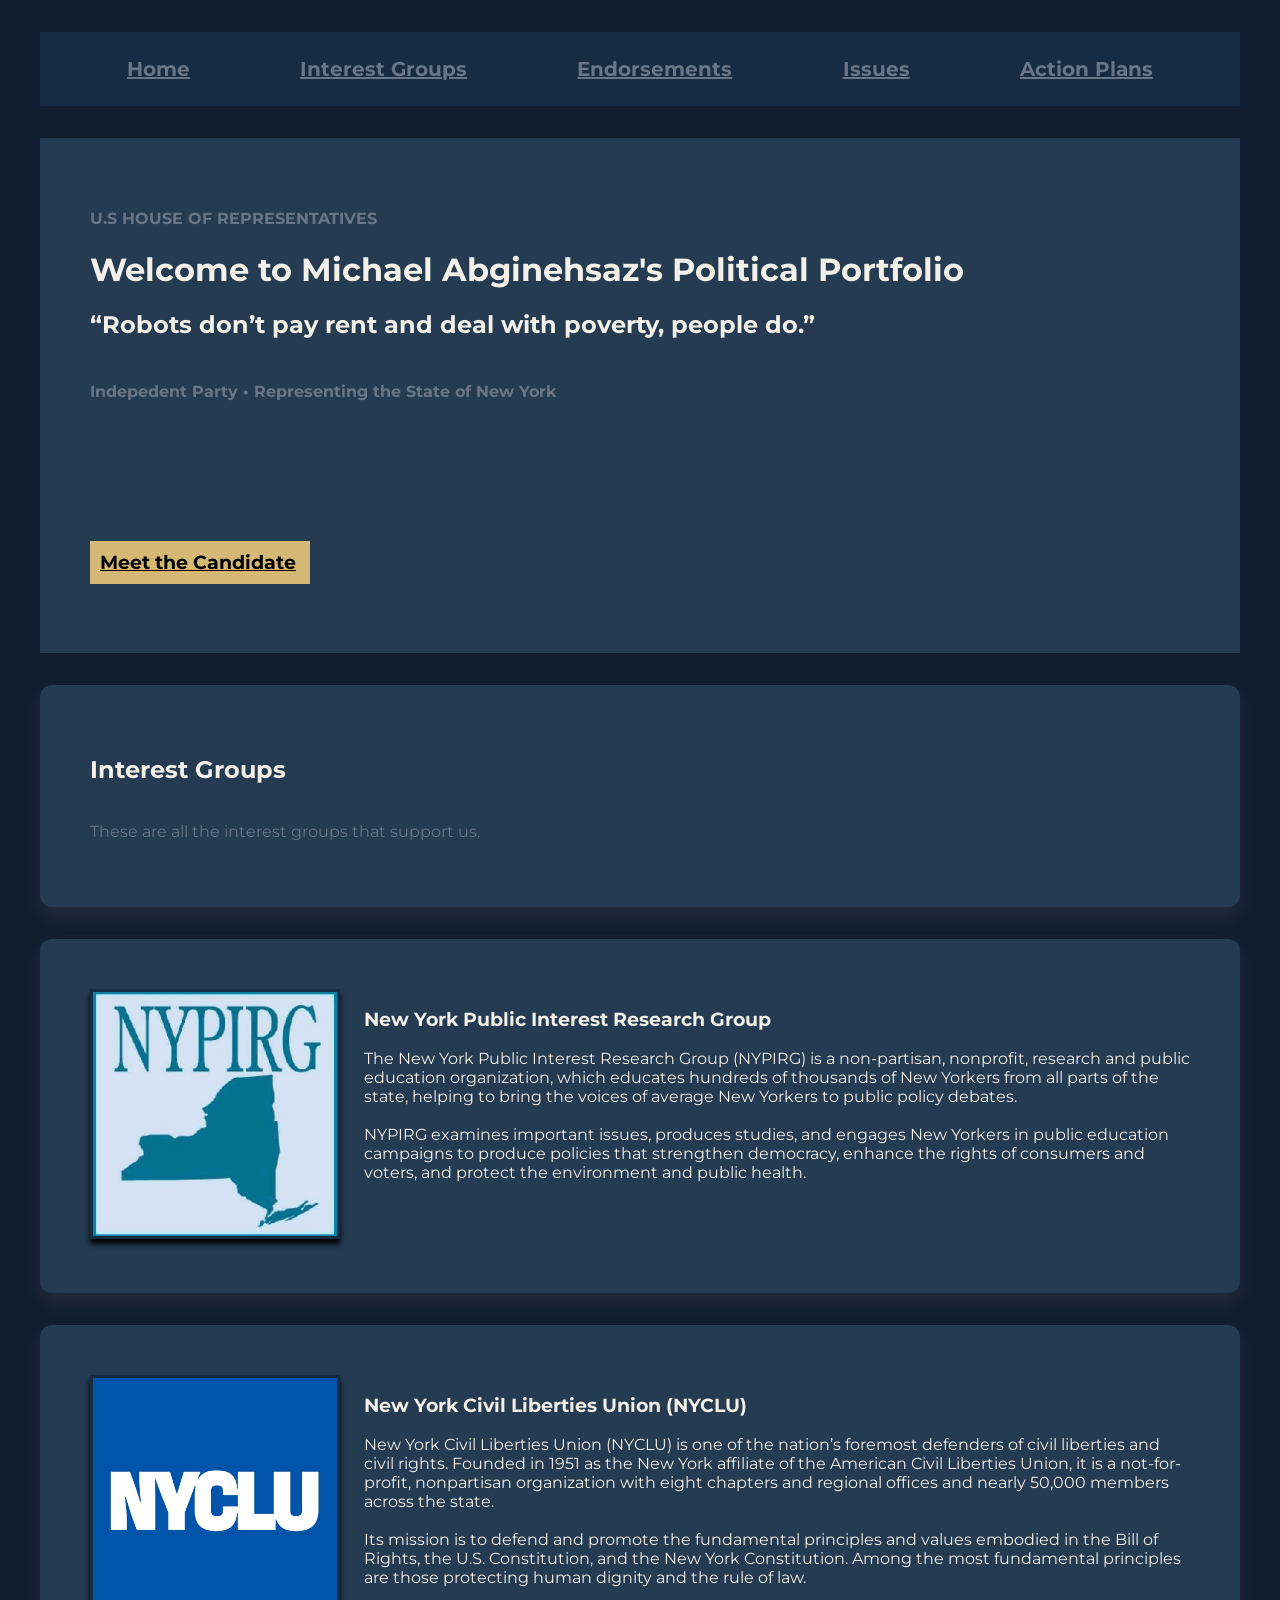
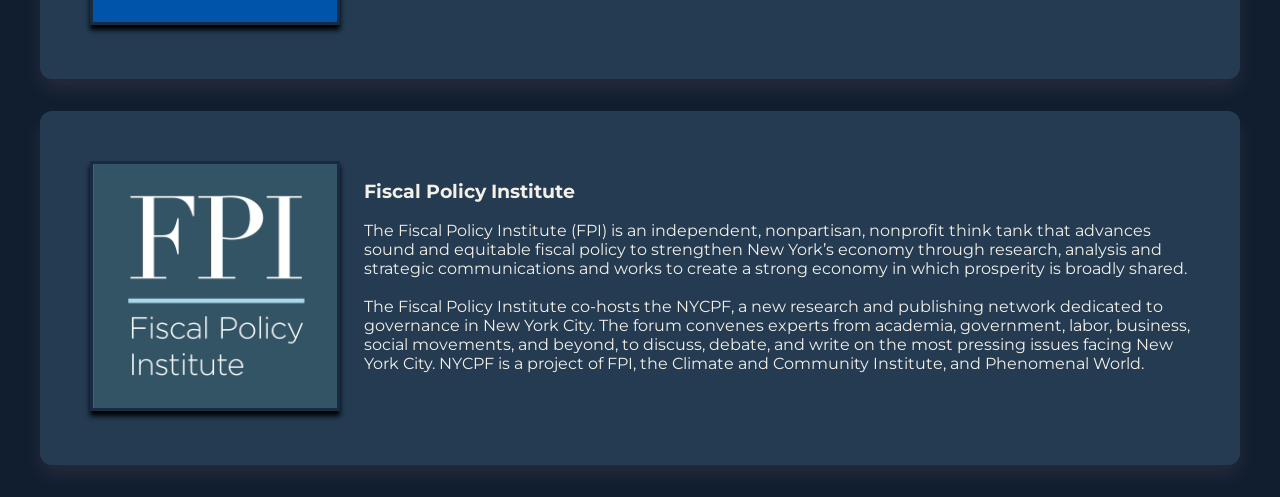
==== index.html @ 4ef8e8f7 "index" ====
<!DOCTYPE html>
<html lang="en">
<head>
    <meta charset="UTF-8">
    <meta name="viewport" content="width=device-width, initial-scale=1.0">
    <title>Congressional Election Project</title>
    <!-- main css stylesheet-->

<link rel="stylesheet" href="main.css" />
<!--fonts-->
  <link rel="preconnect" href="https://fonts.googleapis.com" />
  <link rel="preconnect" href="https://fonts.gstatic.com" crossorigin />
  <link href="https://fonts.googleapis.com/css2?family=Montserrat:wght@300;400;700&display=swap" rel="stylesheet"/>
</head>
<body>
     

 <header>
    <nav class="navbar">
      
    

        <div class="flexc"><a href="index.html">Home</a></div> 
        <div class="flexc"><a href="#interests">Interest Groups</a></div>
        <div class="flexc"><a href="endorsements.html">Endorsements</a></div>
        <div class="flexc"><a href="issues.html">Issues</a></div>
        <div class="flexc"><a href="actionplans.html">Action Plans</a></div>
      

      
    </nav>

 </header>


<div class="main">
      <h4>U.S HOUSE OF REPRESENTATIVES</h4>
        <h1>Welcome to Michael Abginehsaz's Political Portfolio</h1>
        <h2><b>“Robots don’t pay rent and deal with poverty, people do.”</b></h2>
  <hr>
  <h4>Indepedent Party • Representing the State of New York</h4>
  

      <div class="link">
          <h3 class="meet"><a href="aboutcandidate.html"> Meet the Candidate</a> </h3>

      
      </div>
      

</div>
    <!-- front porfolio div space 150px  --> 



    <section class="resource-card">
      <div class="project">

        <div class="reflection">
          <h2 id="interests">Interest Groups</h2>
          <hr>
          <p class="pp">
            These are all the interest groups that support us.
          </p>
        </div>
      </div>
    </section>
    <!--Interest groups ID 2nd on navbar-->

  <section class="resource-card">
      <div class="project">
        <a href="https://www.nypirg.org/">
        <img src="nypirg.gif" alt="nypirg" width="250" height="250">
        </a>

        <div class="reflection">
          <h3>New York Public Interest Research Group</h3>
          
          <p>
            The New York Public Interest Research Group (NYPIRG) is a non-partisan, nonprofit, research and public education organization, which educates hundreds of thousands of New Yorkers from all parts of the state, helping to bring the voices of average New Yorkers to public policy debates.
            <br>
            <br>

NYPIRG examines important issues, produces studies, and engages New Yorkers in public education campaigns  to produce policies that strengthen democracy, enhance the rights of consumers and voters, and protect the environment and public health.
          </p>
         
        </div>  
      </div>
    </section>

<!--Interest Group #2-->

  
    <section class="resource-card">
      <div class="project">
        <a href="https://www.nyclu.org/">
        <img src="nyclu.jpg" alt="nyclu" width="250" height="250">
        </a>

        <div class="reflection">
          <h3> New York Civil Liberties Union (NYCLU) </h3>
          
          <p>
             New York Civil Liberties Union (NYCLU) is one of the nation’s foremost defenders of civil liberties and civil rights. Founded in 1951 as the New York affiliate of the American Civil Liberties Union, it is a not-for-profit, nonpartisan organization with eight chapters and regional offices and nearly 50,000 members across the state.
            <br>
            <br>
Its mission is to defend and promote the fundamental principles and values embodied in the Bill of Rights, the U.S. Constitution, and the New York Constitution. Among the most fundamental principles are those protecting human dignity and the rule of law.

          </p>
         
        </div>  
      </div>
    </section>

<!--Interest Group #3-->

  <section class="resource-card">
      <div class="project">
        <a href="https://fiscalpolicy.org/">
        <img src="fpilogo.jpg" alt="FPI Logo" width="250" height="250">
        </a>

        <div class="reflection">
          <h3> Fiscal Policy Institute
 </h3>
          
          <p>
             The Fiscal Policy Institute (FPI) is an independent, nonpartisan, nonprofit think tank that advances sound and equitable fiscal policy to strengthen New York’s economy through research, analysis and strategic communications and works to create a strong economy in which prosperity is broadly shared.

<br>
            <br>

The Fiscal Policy Institute co-hosts the NYCPF, a new research and publishing network dedicated to governance in New York City. The forum convenes experts from academia, government, labor, business, social movements, and beyond, to discuss, debate, and write on the most pressing issues facing New York City. NYCPF is a project of FPI, the Climate and Community Institute, and Phenomenal World.


          </p>
         
        </div>  
      </div>
    </section>
  


  
</body>
</html>
---- main.css ----
*{
        box-sizing:border-box;
        scroll-behavior:smooth;
}
 @keyframes slideDown{
        from{transform:translateY(-100%); opacity:0;}
        to{transform:translateY(0); opacity:1;}
}
body {
  background-color: #101e30;
  font-family: 'Montserrat', Arial, sans-serif;
}

/* start of navbar and links in navbar */

.navbar {
  background-color: #172b43;
  padding: 1em 2em;
  display: flex;
  flex-direction: row;
  justify-content: space-around;
  margin-top: 2em;
  margin-right: 2em;
  margin-left: 2em;
  
}

.flexc {
  display: flex;
  flex-direction: row;
  justify-content: space-around;
  padding: 9px;
  font-family: 'Montserrat', Arial, sans-serif;
  text-decoration: none;
  font-weight: bold;
  font-size: 20px;
 }

.flexc {
  background-color: #172B43;
  transition: 0.5s;
}


.flexc:hover::before{
        left:100%;
  
}

.flexc:hover{
        transform:translateY(-10px) scale(1.02);
        box-shadow:0 10px 25px rgba(0,0,0,0.2);
   
}

div.flexc:hover {
  background-color: #d6b875;
  color: #efece1;
}

.flexc a {
   color: #687687;
   
}

.flexc a:hover {
  color: black;
  
}
.flexc a:visited {
  color: #687687;
}

.flexc a:active {
  color: black;
}
/* navbar and links  */


/*link of about candidate start of code*/

.link {
  max-width: 220px;
  padding-top: 100px;
  
}
h3.meet {
    background-color: #d6b875;
    padding-bottom: 10px;
    padding-top: 10px;
    padding-left: 10px;
    padding-right: 10px
}
.link a:hover::before{
        left:100%;
}

.link a:hover {
    color: #435163;
    transform:translateY(-10px) scale(1.02);
    box-shadow:0px 10px 10px rgba(0,0,0,0.2);
   
}
.link a {
  color: black;
}

.link a:active {
  color: black;
}
/*link of about candidate end of code*/





.main {
  animation: fadeIn 1.2s ease;
  padding: 50px;
  justify-content: right;
  margin: 2em;
  background-color: rgb(36, 59, 82, 1);
  color: #f3f0e8
  
}

h4 {
  color: #687687
}

hr {
  border: none;
  height: 2px;
  background-color: d6b875
  
}

.resource-card::before{
        content:"";
        position:absolute;
        top:0;
        left:-100%;
        width:100%;
        height:100%;
        background:linear-gradient(120deg, transparent, rgba(181,126,220,0.2), transparent);
        transition:0.5s;
      }
.resource-card {
  background-color: rgb(36, 59, 82);
  margin: 2em ;
  padding: 50px;
  border-radius: 12px;
  box-shadow: 0 10px 20px rgb(255, 179, 179, 0.09);
  overflow:hidden;
  color: #f3f0e8
}



/* =========================
   BIO SECTION
========================= */
.bio {
  display: flex;
  flex-direction: column;
  align-items: center;
  text-align: center;
}




/*====== IMAGES OF INTEREST GROUPS TRANSITION XY==== */
img{
    
        border: 3px solid #172b43;
        transition:0.3s;
        box-shadow: 0px 5px 5px black;
       
      }

img::before{
        
        background:linear-gradient(120deg, transparent, rgb(186, 241, 242,0.2), transparent);
        transition:0.5s;
      }

      img:hover::before{
        left:100%;
      }

      img:hover{
        transform:translateY(-10px) scale(1.02);
        box-shadow:0 20px 25px rgba(0,0,0,0.2);
      }





.bio-text h1 {
  margin-bottom: 0.2em;
}

.bio-text h4 {
  margin-top: 0;
  font-weight: normal;
  color: #243b52;
}

/* =========================
   PROJECT LAYOUT
========================= */
.project {
  display: flex;
  gap: 1.5em;
  align-items: flex-start;
}
.pp {
  color: #687687
}
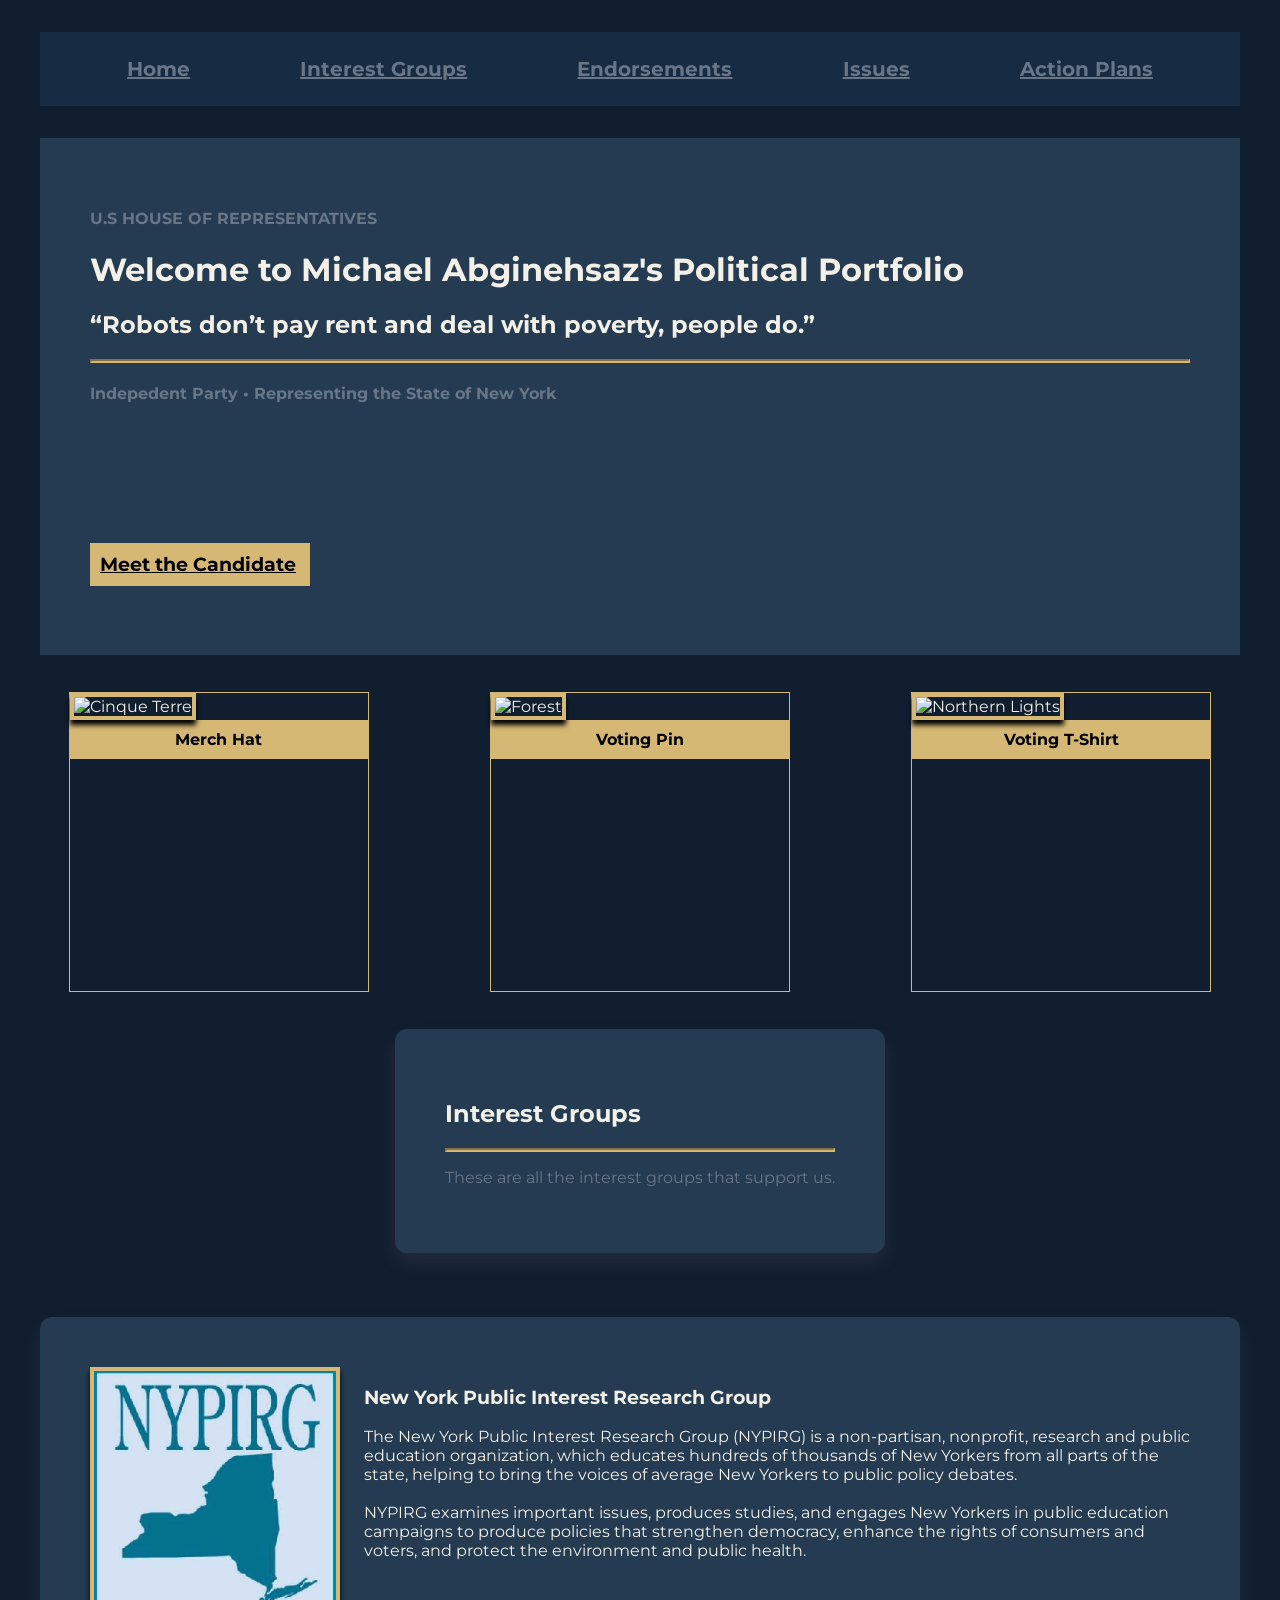
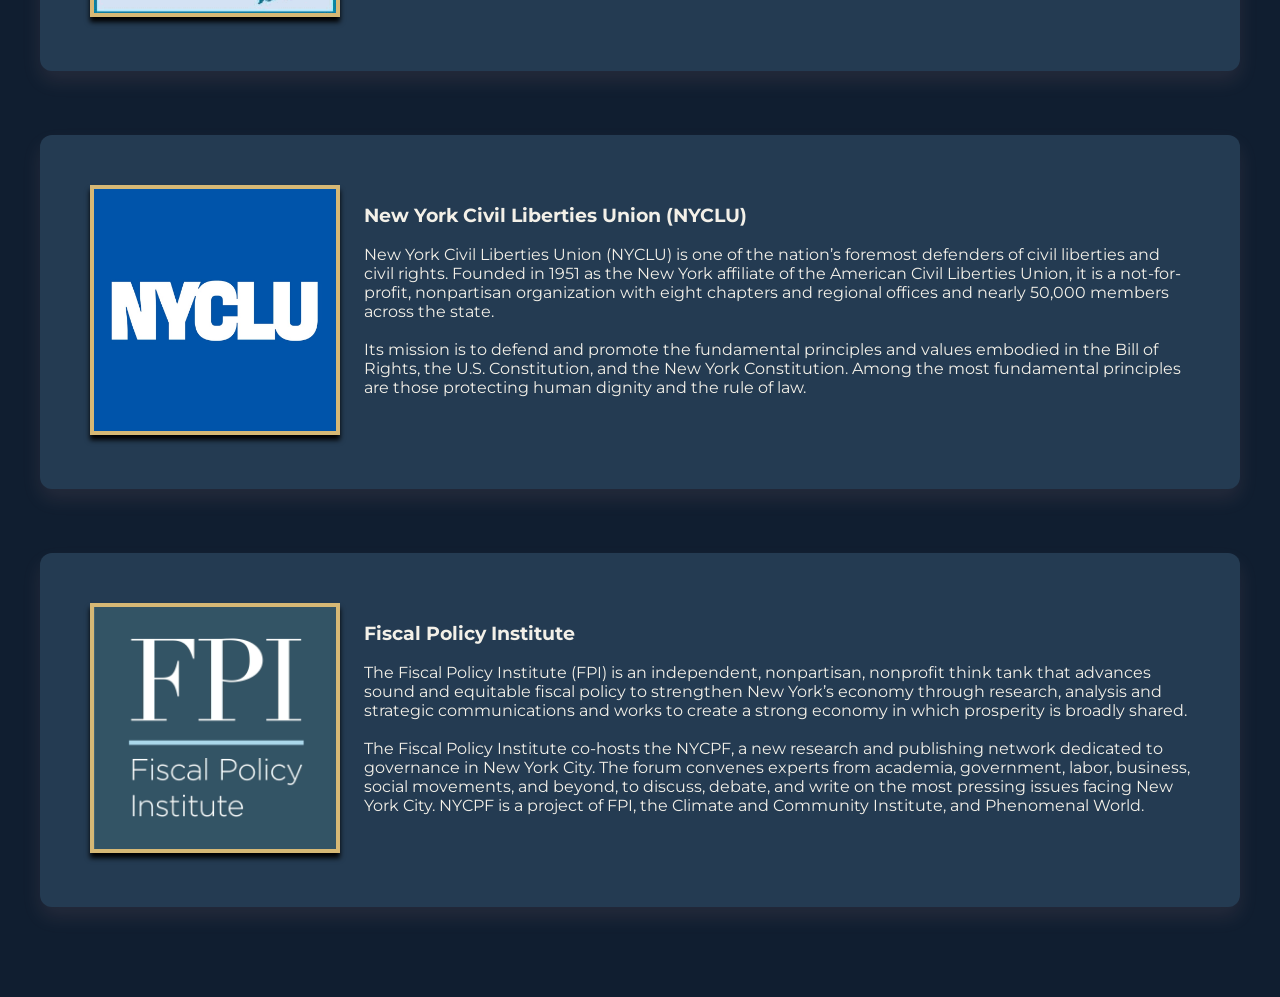
==== commit 8ddda0b9: "gallery" ====
--- a/index.html
+++ b/index.html
@@ -50,6 +50,34 @@
 
 </div>
     <!-- front porfolio div space 150px  --> 
+
+
+
+<div class="gallery">
+
+<div class="gallery-item">
+  
+    <img src="aihat.jpg" alt="Cinque Terre" width="700" height="500">
+  <div class="desc"><strong>Merch Hat</strong></div>
+</div>
+
+<div class="gallery-item">
+  
+    <img src="realpins.jpg" alt="Forest" width="700" height="500">
+  
+  <div class="desc"><strong>Voting Pin</strong></div>
+</div>
+
+  
+<div class="gallery-item">
+  
+    <img src="votepin.jpg" alt="Northern Lights" width="700" height="500">
+
+  <div class="desc"><strong>Voting T-Shirt</strong></div>
+  
+</div>
+
+
 
 
 
--- a/main.css
+++ b/main.css
@@ -10,6 +10,7 @@
 body {
   background-color: #101e30;
   font-family: 'Montserrat', Arial, sans-serif;
+  animation: gradientBG 12s ease infinite;
 }
 
 /* start of navbar and links in navbar */
@@ -130,11 +131,10 @@
 }
 
 hr {
-  border: none;
-  height: 2px;
-  background-color: d6b875
-  
-}
+  border: inset 2px #d6b875
+  
+}
+
 
 .resource-card::before{
         content:"";
@@ -174,7 +174,7 @@
 /*====== IMAGES OF INTEREST GROUPS TRANSITION XY==== */
 img{
     
-        border: 3px solid #172b43;
+        border: 4px solid #d6b875;
         transition:0.3s;
         box-shadow: 0px 5px 5px black;
        
@@ -196,7 +196,46 @@
       }
 
 
-
+/*===== GALLERY=====*/
+div.gallery {
+  display: flex;
+  flex-wrap: wrap;
+  justify-content: space-around;
+  padding-bottom: 50px
+
+}
+
+div.gallery-item {
+  margin: 5px;
+  border: 1px solid #d6b875;
+  width: 300px;
+  height: 300px
+  
+
+}
+
+div.gallery-item:hover {
+  border: 1px solid;
+}
+
+div.gallery-item img {
+  width: 100%;
+  height: auto;
+  color: #f3f0e8
+}
+
+div.gallery-item div.desc {
+  
+  padding: 10px;
+  text-align: center;
+  background-color: #d6b875;
+  padding-top: 10px;
+  padding-left: 10px;
+  padding-right: 10px
+  
+}
+
+/* end of GALLERY */
 
 
 .bio-text h1 {
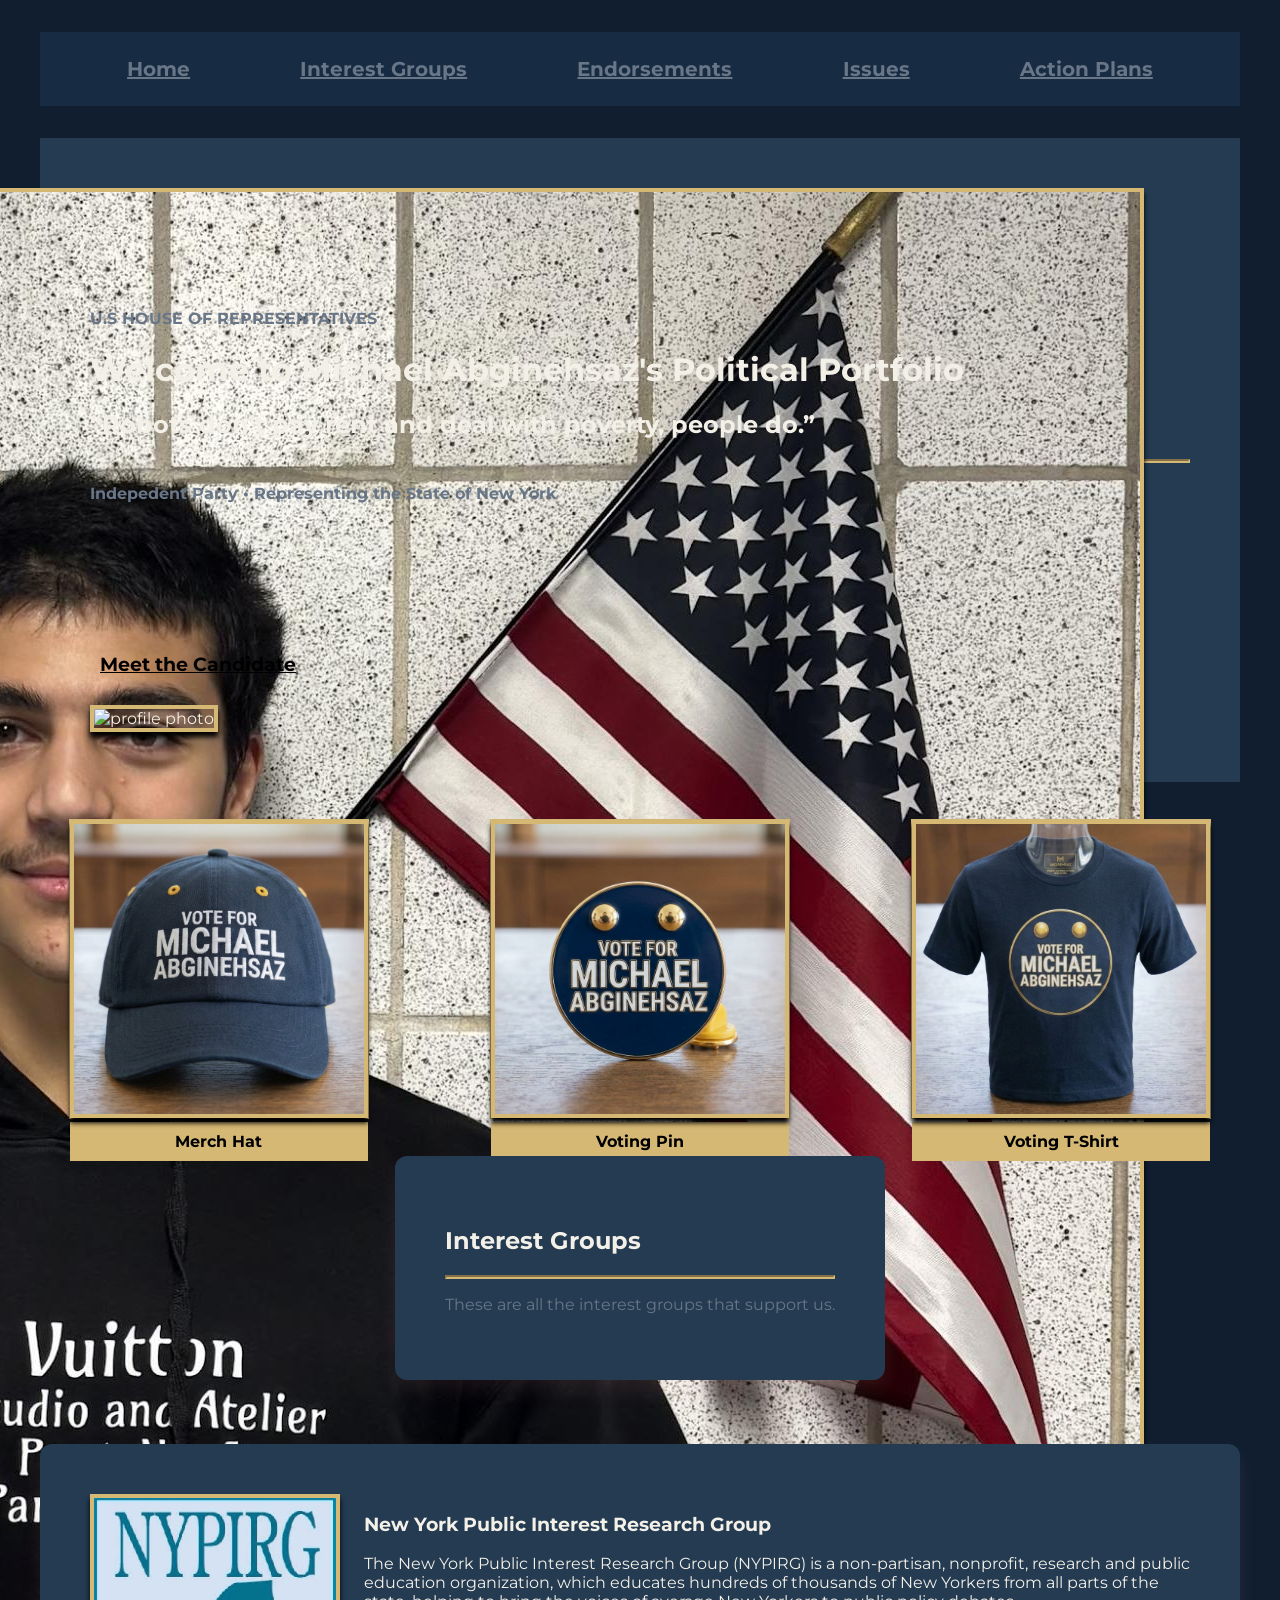
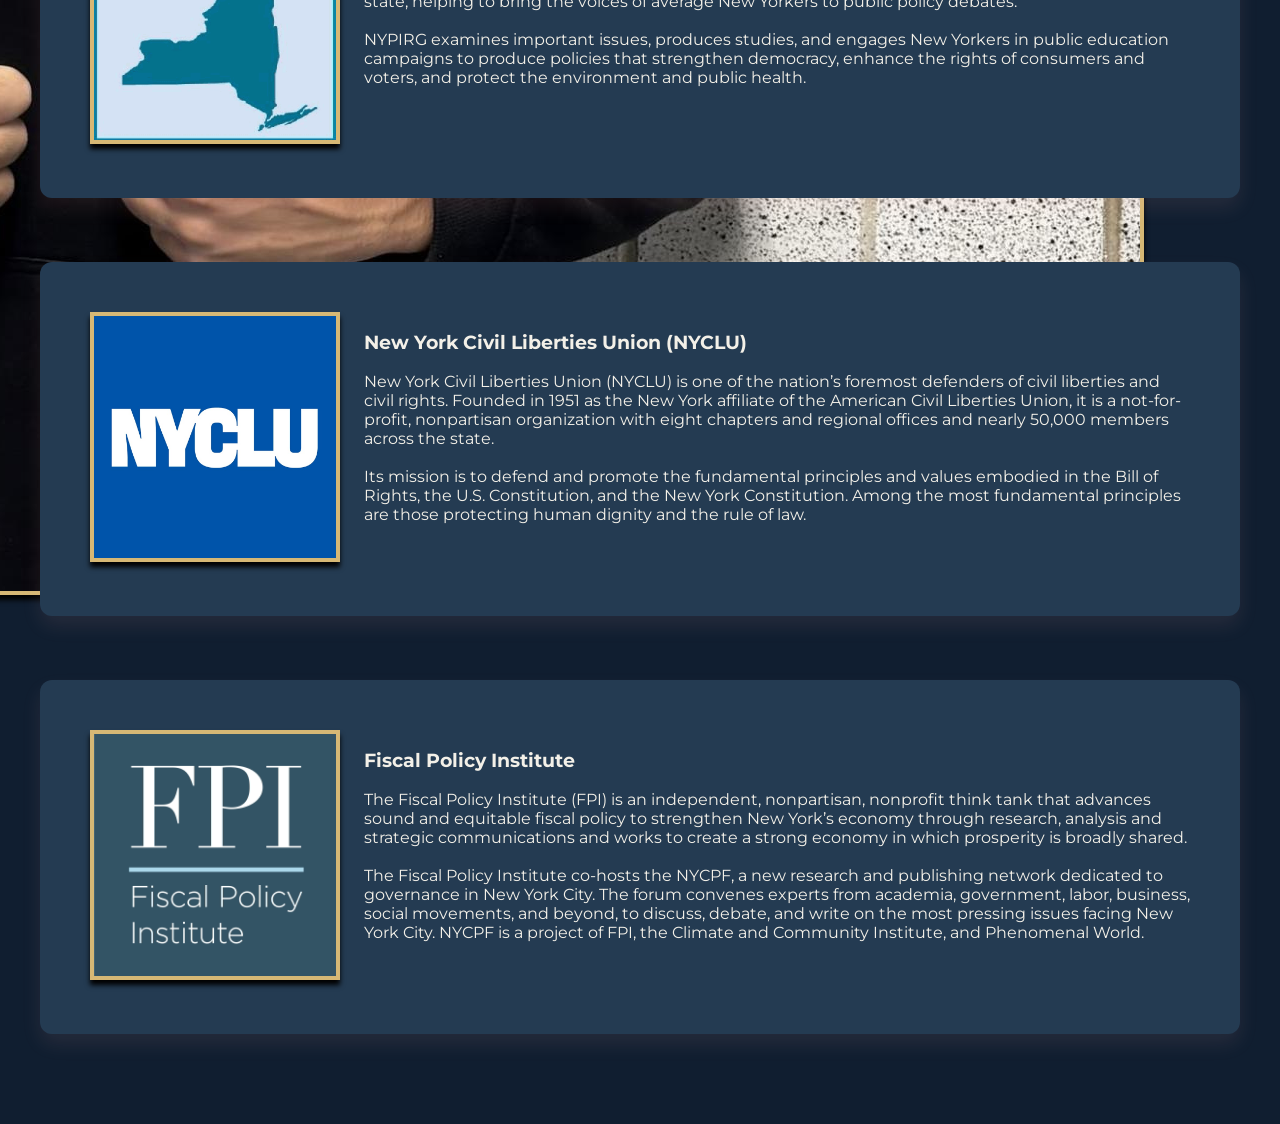
==== commit d6ead10e: "sss" ====
--- a/index.html
+++ b/index.html
@@ -34,6 +34,9 @@
 
 
 <div class="main">
+  <div class="bio">
+  <img src="bio.jpg" alt="bioimg">
+  </div>
       <h4>U.S HOUSE OF REPRESENTATIVES</h4>
         <h1>Welcome to Michael Abginehsaz's Political Portfolio</h1>
         <h2><b>“Robots don’t pay rent and deal with poverty, people do.”</b></h2>
@@ -46,7 +49,7 @@
 
       
       </div>
-      
+      <img src="" alt="profile photo">
 
 </div>
     <!-- front porfolio div space 150px  --> 
--- a/main.css
+++ b/main.css
@@ -166,6 +166,55 @@
   flex-direction: column;
   align-items: center;
   text-align: center;
+  height: 100px;
+  width: 100px;
+}
+.bio img {
+  transition: 0.8s;
+}
+
+.bio img:hover {
+     height: 110px;
+     width: 110px;
+}
+
+
+div.gallery {
+  display: flex;
+  flex-wrap: wrap;
+  justify-content: space-around;
+  padding-bottom: 50px;
+
+}
+
+div.gallery-item {
+  margin: 5px;
+  border: 1px solid #d6b875;
+  width: 300px;
+  height: 300px;
+  
+
+}
+
+div.gallery-item:hover {
+  border: 1px solid;
+}
+
+div.gallery-item img {
+  width: 100%;
+  height: auto;
+  color: #f3f0e8;
+}
+
+div.gallery-item div.desc {
+  
+  padding: 10px;
+  text-align: center;
+  background-color: #d6b875;
+  padding-top: 10px;
+  padding-left: 10px;
+  padding-right: 10px;
+  
 }
 
 
@@ -196,46 +245,6 @@
       }
 
 
-/*===== GALLERY=====*/
-div.gallery {
-  display: flex;
-  flex-wrap: wrap;
-  justify-content: space-around;
-  padding-bottom: 50px
-
-}
-
-div.gallery-item {
-  margin: 5px;
-  border: 1px solid #d6b875;
-  width: 300px;
-  height: 300px
-  
-
-}
-
-div.gallery-item:hover {
-  border: 1px solid;
-}
-
-div.gallery-item img {
-  width: 100%;
-  height: auto;
-  color: #f3f0e8
-}
-
-div.gallery-item div.desc {
-  
-  padding: 10px;
-  text-align: center;
-  background-color: #d6b875;
-  padding-top: 10px;
-  padding-left: 10px;
-  padding-right: 10px
-  
-}
-
-/* end of GALLERY */
 
 
 .bio-text h1 {
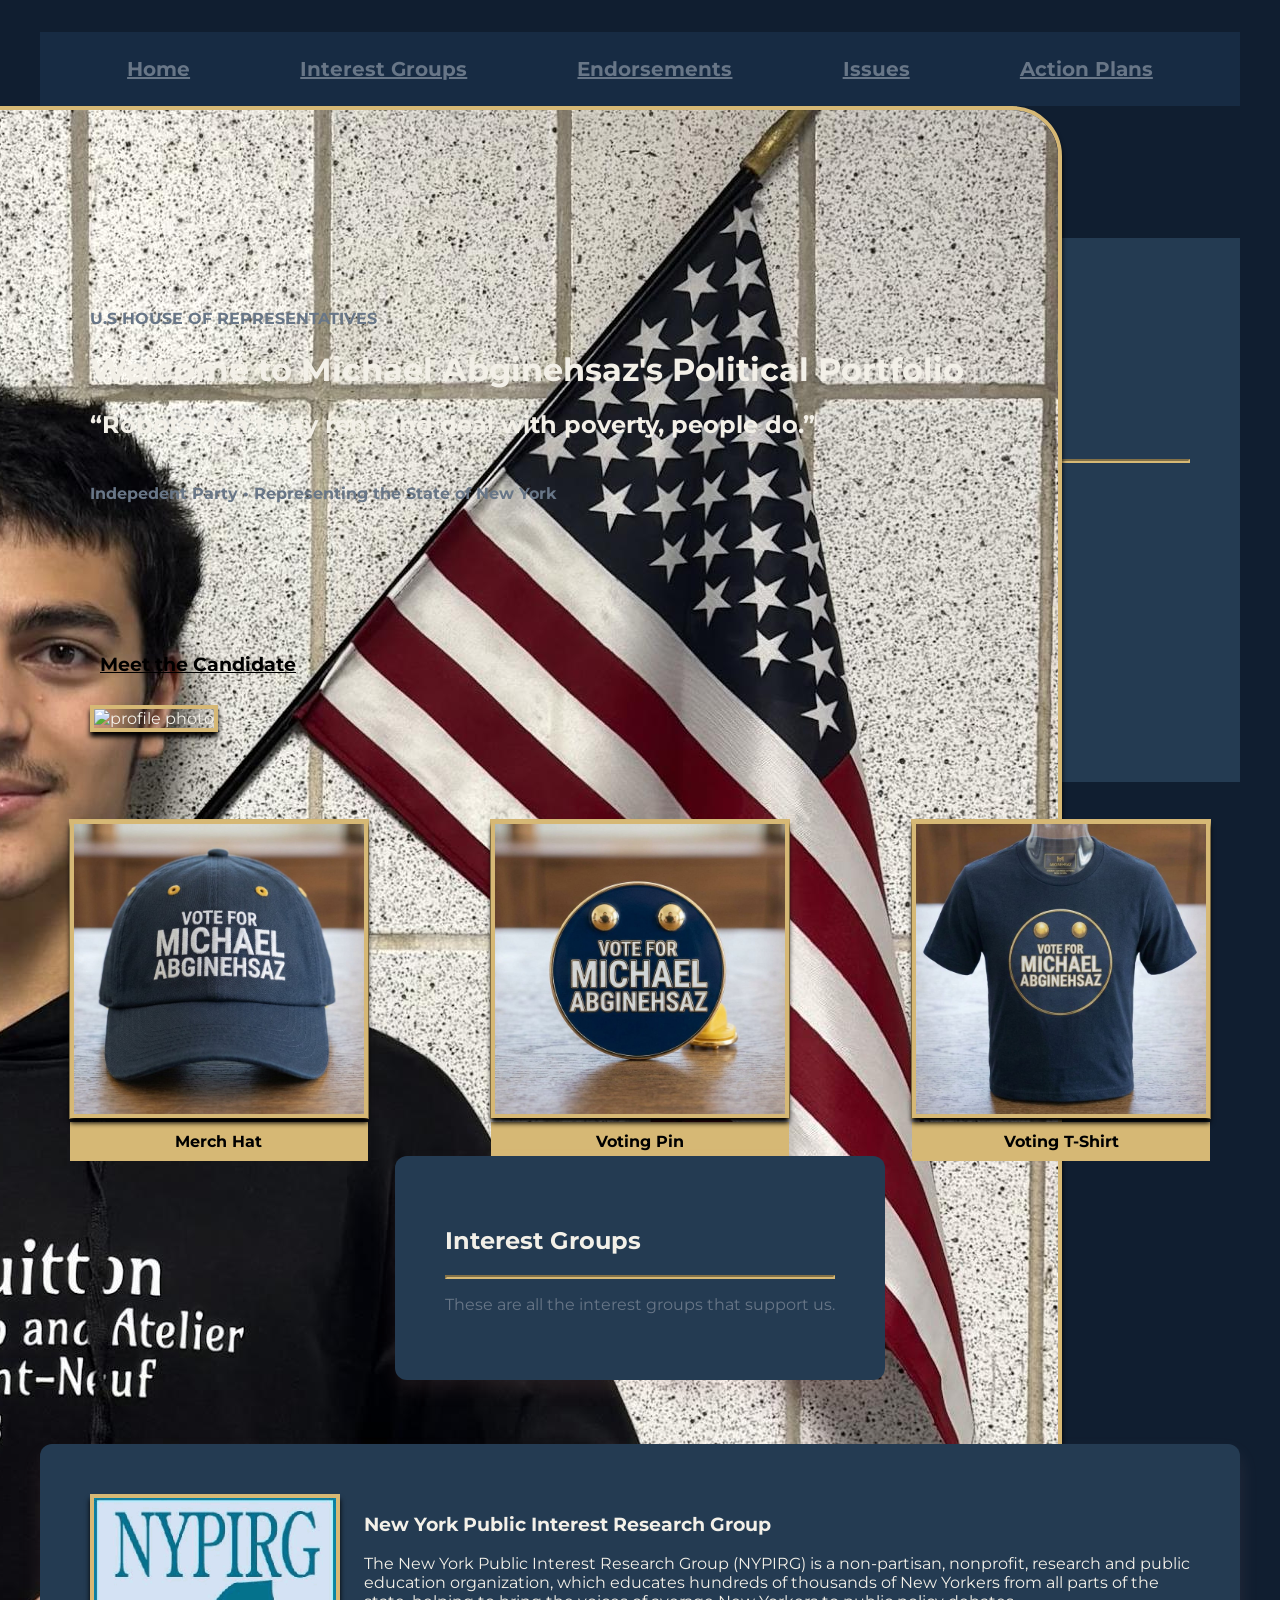
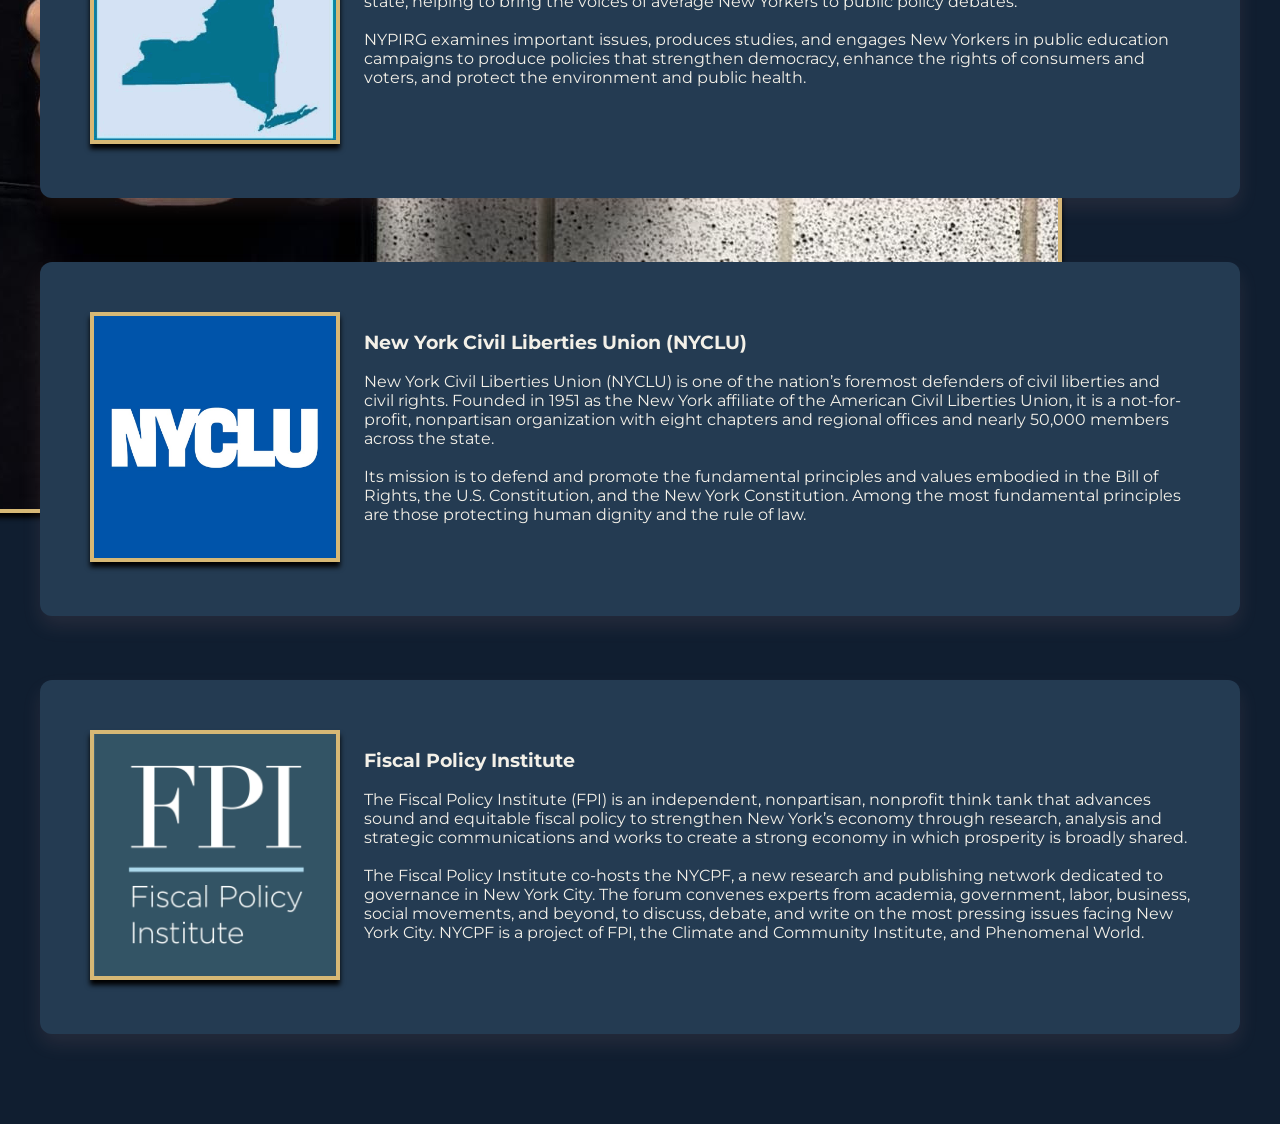
==== commit dc558a60: "e" ====
--- a/index.html
+++ b/index.html
@@ -31,12 +31,12 @@
     </nav>
 
  </header>
-
+<div class="bio">
+  <img src="bio.jpg" alt="bioimg">
+  </div>
 
 <div class="main">
-  <div class="bio">
-  <img src="bio.jpg" alt="bioimg">
-  </div>
+  
       <h4>U.S HOUSE OF REPRESENTATIVES</h4>
         <h1>Welcome to Michael Abginehsaz's Political Portfolio</h1>
         <h2><b>“Robots don’t pay rent and deal with poverty, people do.”</b></h2>
--- a/main.css
+++ b/main.css
@@ -171,6 +171,7 @@
 }
 .bio img {
   transition: 0.8s;
+  border-radius: 50px;
 }
 
 .bio img:hover {
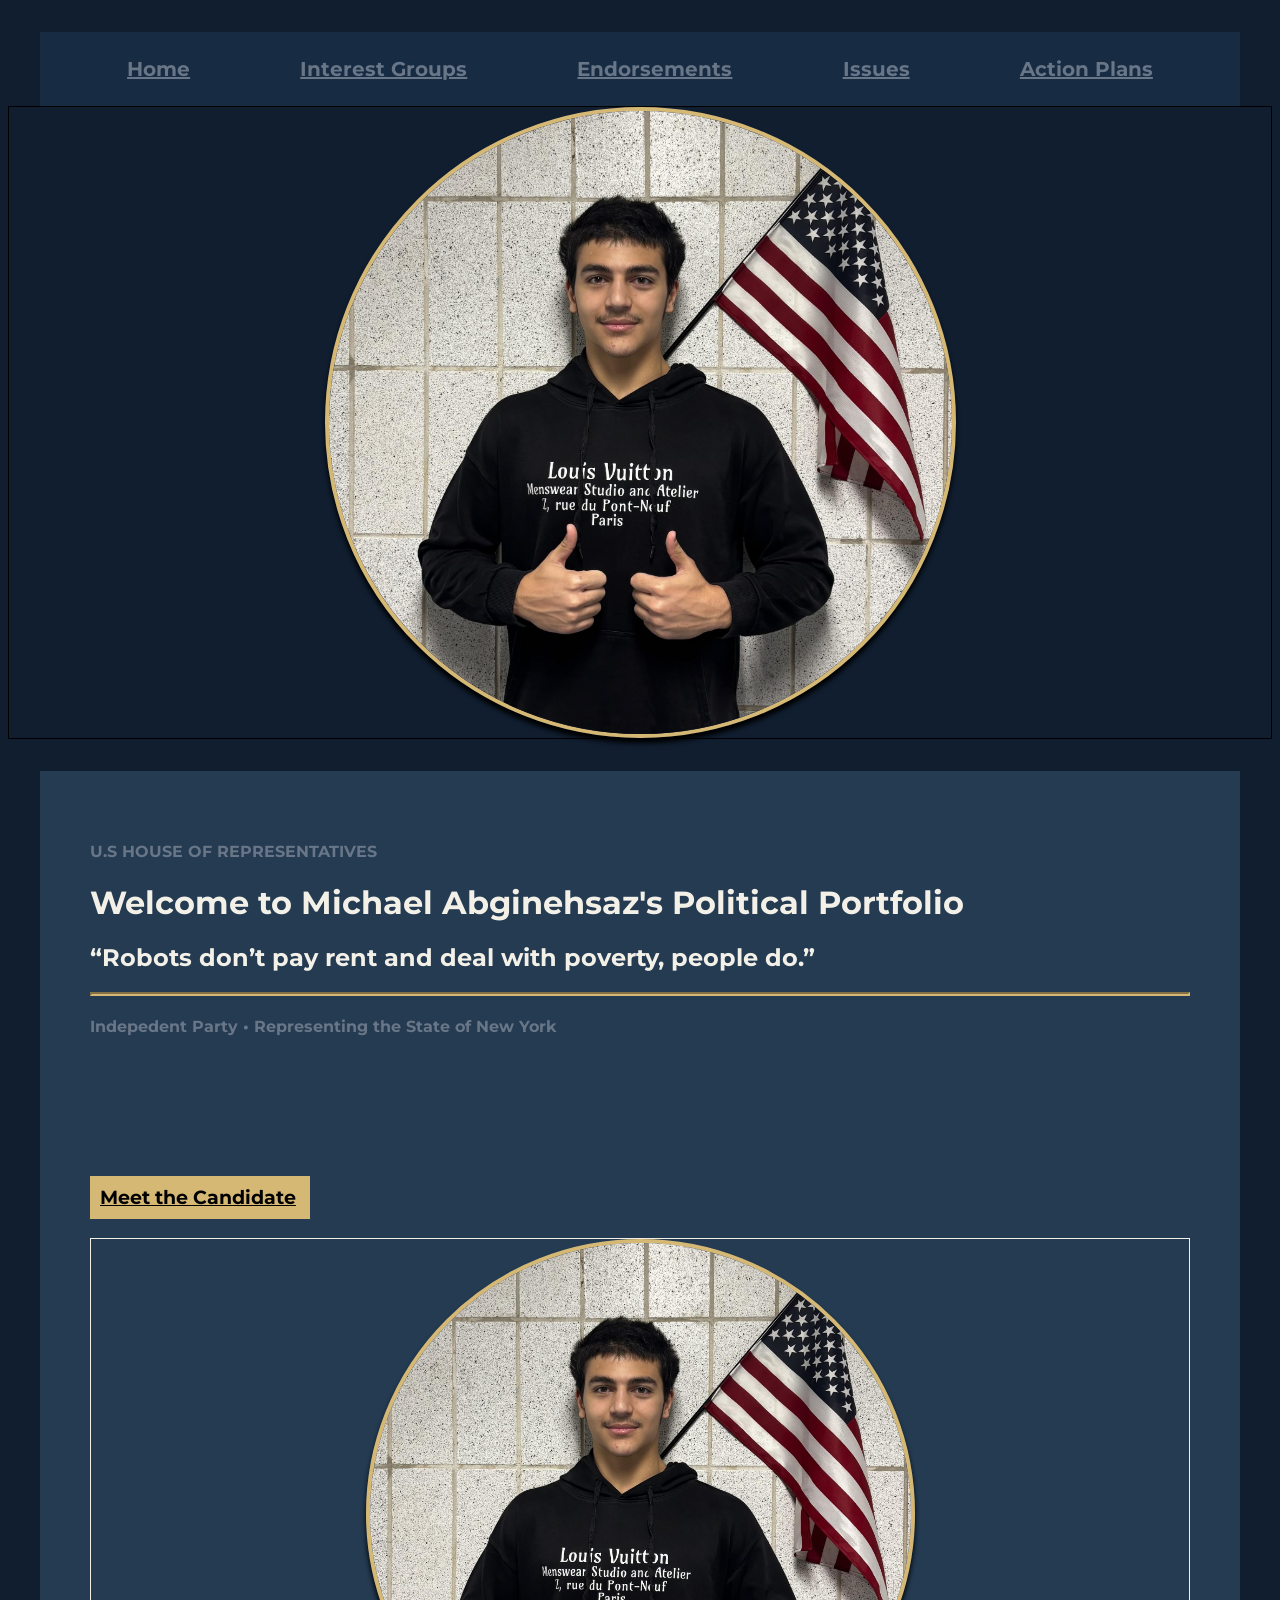
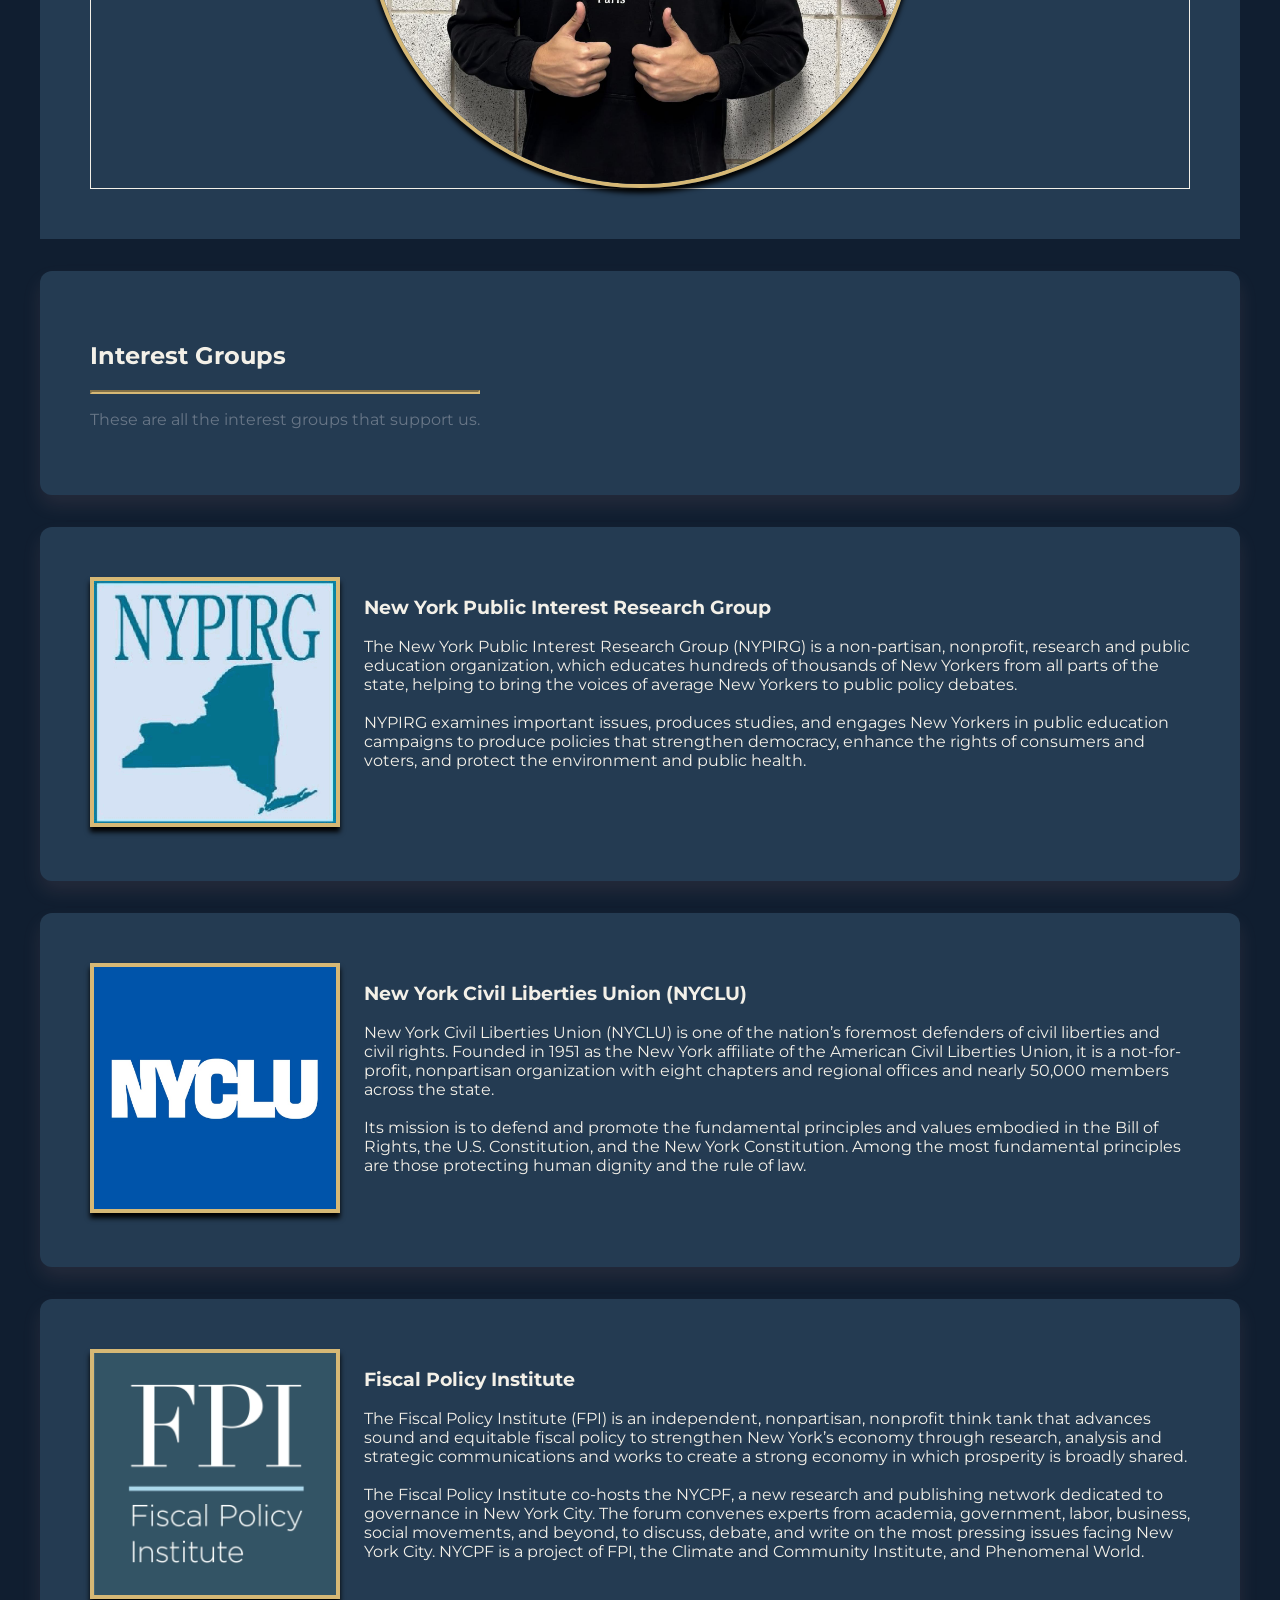
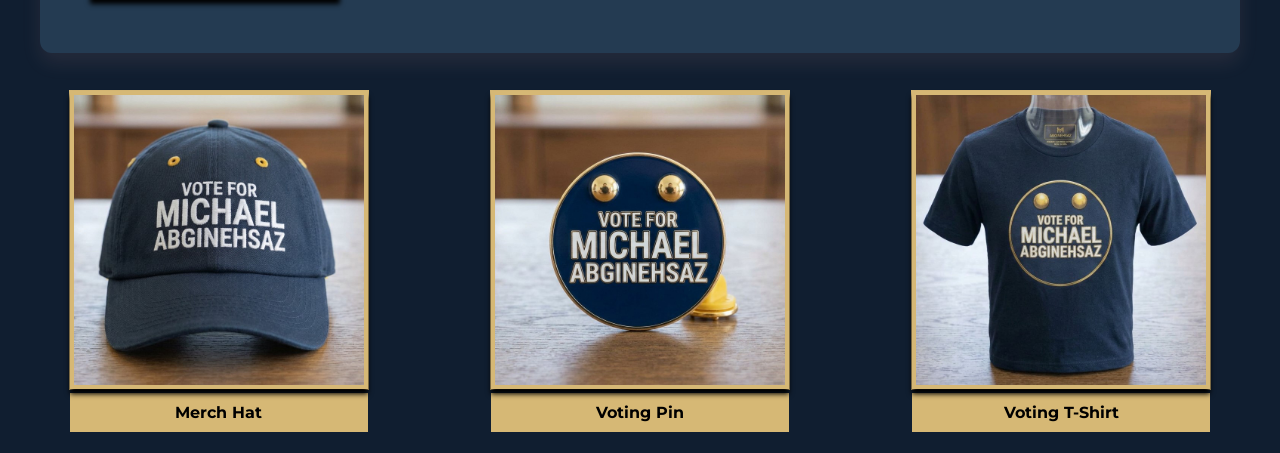
==== commit dd535e0e: "ee" ====
--- a/index.html
+++ b/index.html
@@ -49,36 +49,15 @@
 
       
       </div>
-      <img src="" alt="profile photo">
+      <div class="bio">
+      <img src="bio.jpg" alt="profile photo">
+      </div>
 
 </div>
     <!-- front porfolio div space 150px  --> 
 
 
 
-<div class="gallery">
-
-<div class="gallery-item">
-  
-    <img src="aihat.jpg" alt="Cinque Terre" width="700" height="500">
-  <div class="desc"><strong>Merch Hat</strong></div>
-</div>
-
-<div class="gallery-item">
-  
-    <img src="realpins.jpg" alt="Forest" width="700" height="500">
-  
-  <div class="desc"><strong>Voting Pin</strong></div>
-</div>
-
-  
-<div class="gallery-item">
-  
-    <img src="votepin.jpg" alt="Northern Lights" width="700" height="500">
-
-  <div class="desc"><strong>Voting T-Shirt</strong></div>
-  
-</div>
 
 
 
@@ -170,6 +149,29 @@
       </div>
     </section>
   
+<div class="gallery">
+
+<div class="gallery-item">
+  
+    <img src="aihat.jpg" alt="Cinque Terre" width="700" height="500">
+  <div class="desc"><strong>Merch Hat</strong></div>
+</div>
+
+<div class="gallery-item">
+  
+    <img src="realpins.jpg" alt="Forest" width="700" height="500">
+  
+  <div class="desc"><strong>Voting Pin</strong></div>
+</div>
+
+  
+<div class="gallery-item">
+  
+    <img src="votepin.jpg" alt="Northern Lights" width="700" height="500">
+
+  <div class="desc"><strong>Voting T-Shirt</strong></div>
+  
+</div>
 
 
   
--- a/main.css
+++ b/main.css
@@ -163,21 +163,22 @@
 ========================= */
 .bio {
   display: flex;
-  flex-direction: column;
-  align-items: center;
-  text-align: center;
-  height: 100px;
-  width: 100px;
-}
+  justify-content: center;
+  border: 1px solid;
+}
+
+.bio img {
+  width: 50%;
+  transition: 0.8s;
+  border-radius: 50%;
+}
+
+  
 .bio img {
   transition: 0.8s;
-  border-radius: 50px;
-}
-
-.bio img:hover {
-     height: 110px;
-     width: 110px;
-}
+  border-radius: 50%;
+}
+
 
 
 div.gallery {
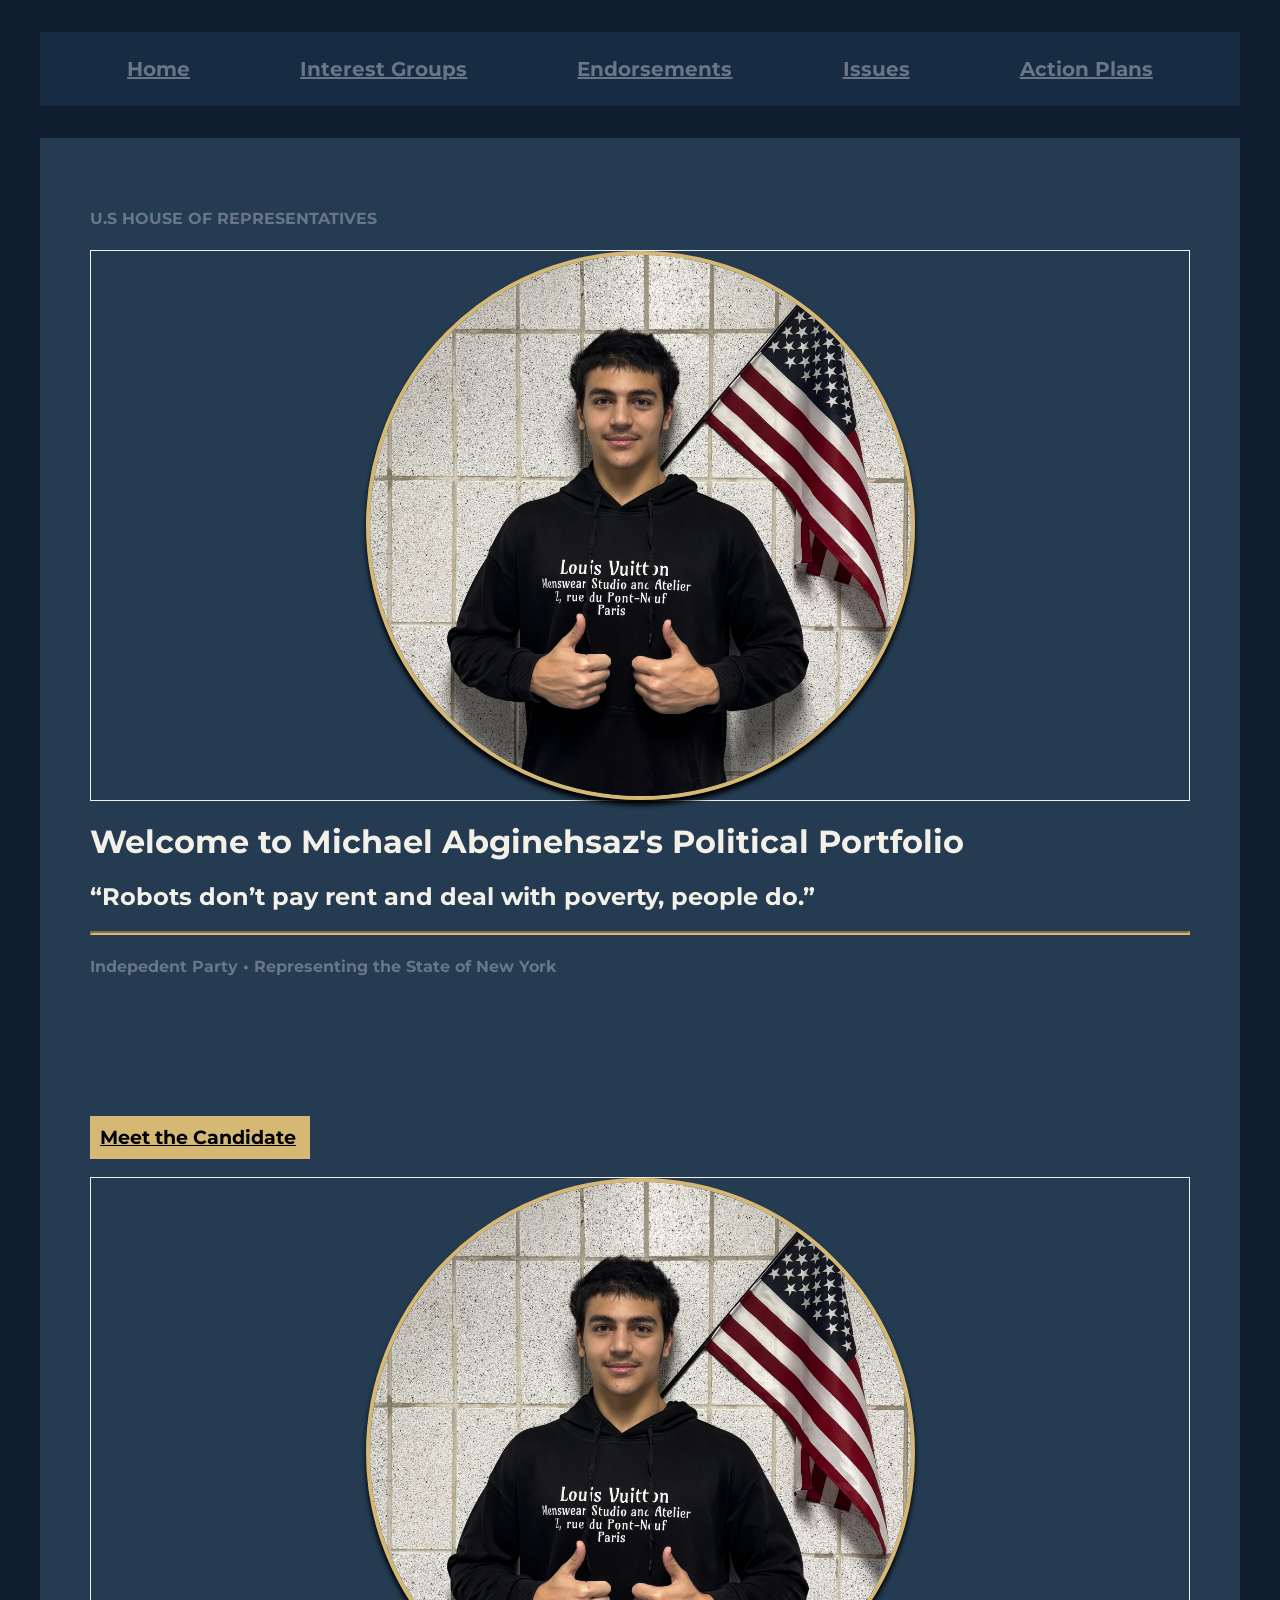
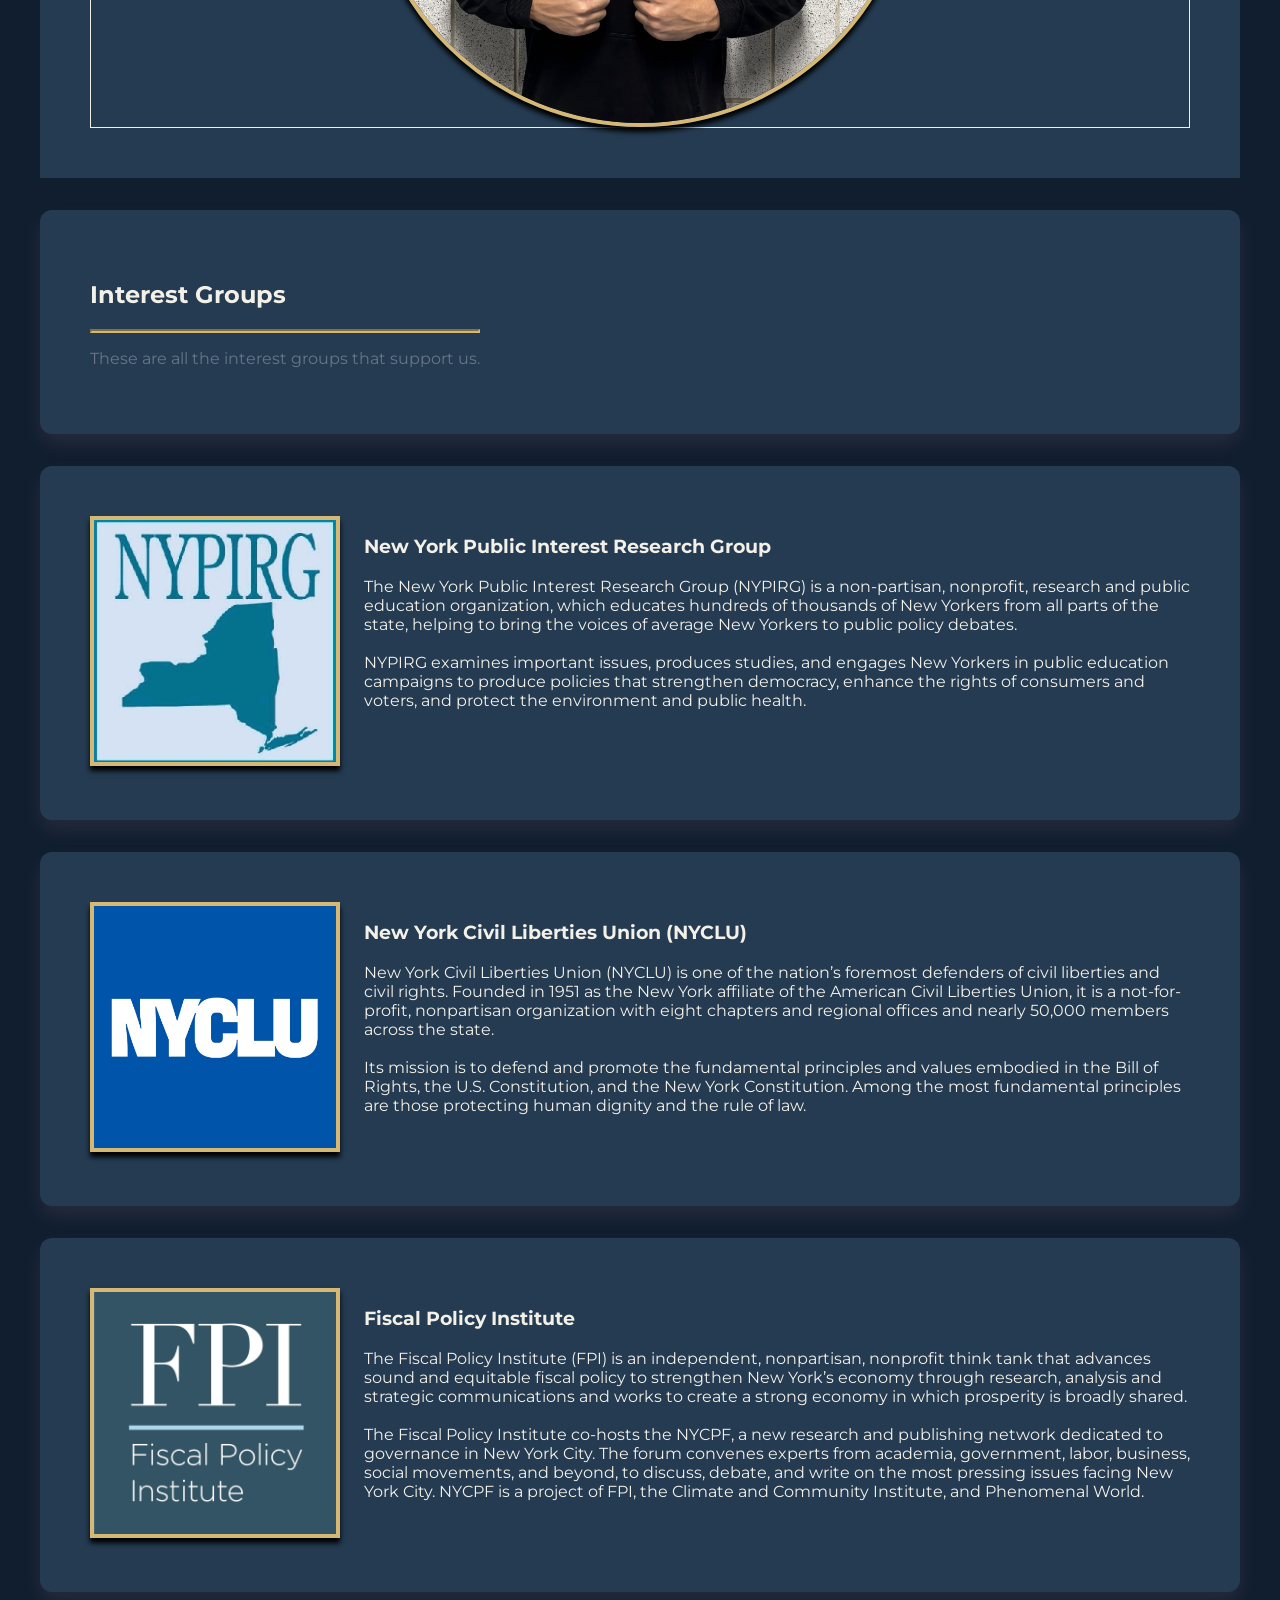
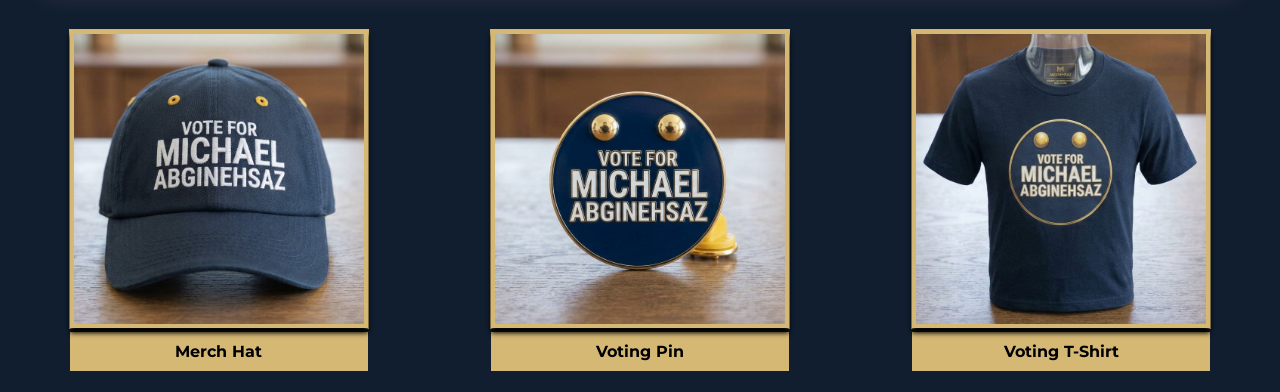
==== commit 6983c982: "e" ====
--- a/index.html
+++ b/index.html
@@ -31,13 +31,14 @@
     </nav>
 
  </header>
-<div class="bio">
-  <img src="bio.jpg" alt="bioimg">
-  </div>
+
 
 <div class="main">
   
       <h4>U.S HOUSE OF REPRESENTATIVES</h4>
+      <div class="bio">
+  <img src="bio.jpg" alt="bioimg">
+  </div>
         <h1>Welcome to Michael Abginehsaz's Political Portfolio</h1>
         <h2><b>“Robots don’t pay rent and deal with poverty, people do.”</b></h2>
   <hr>
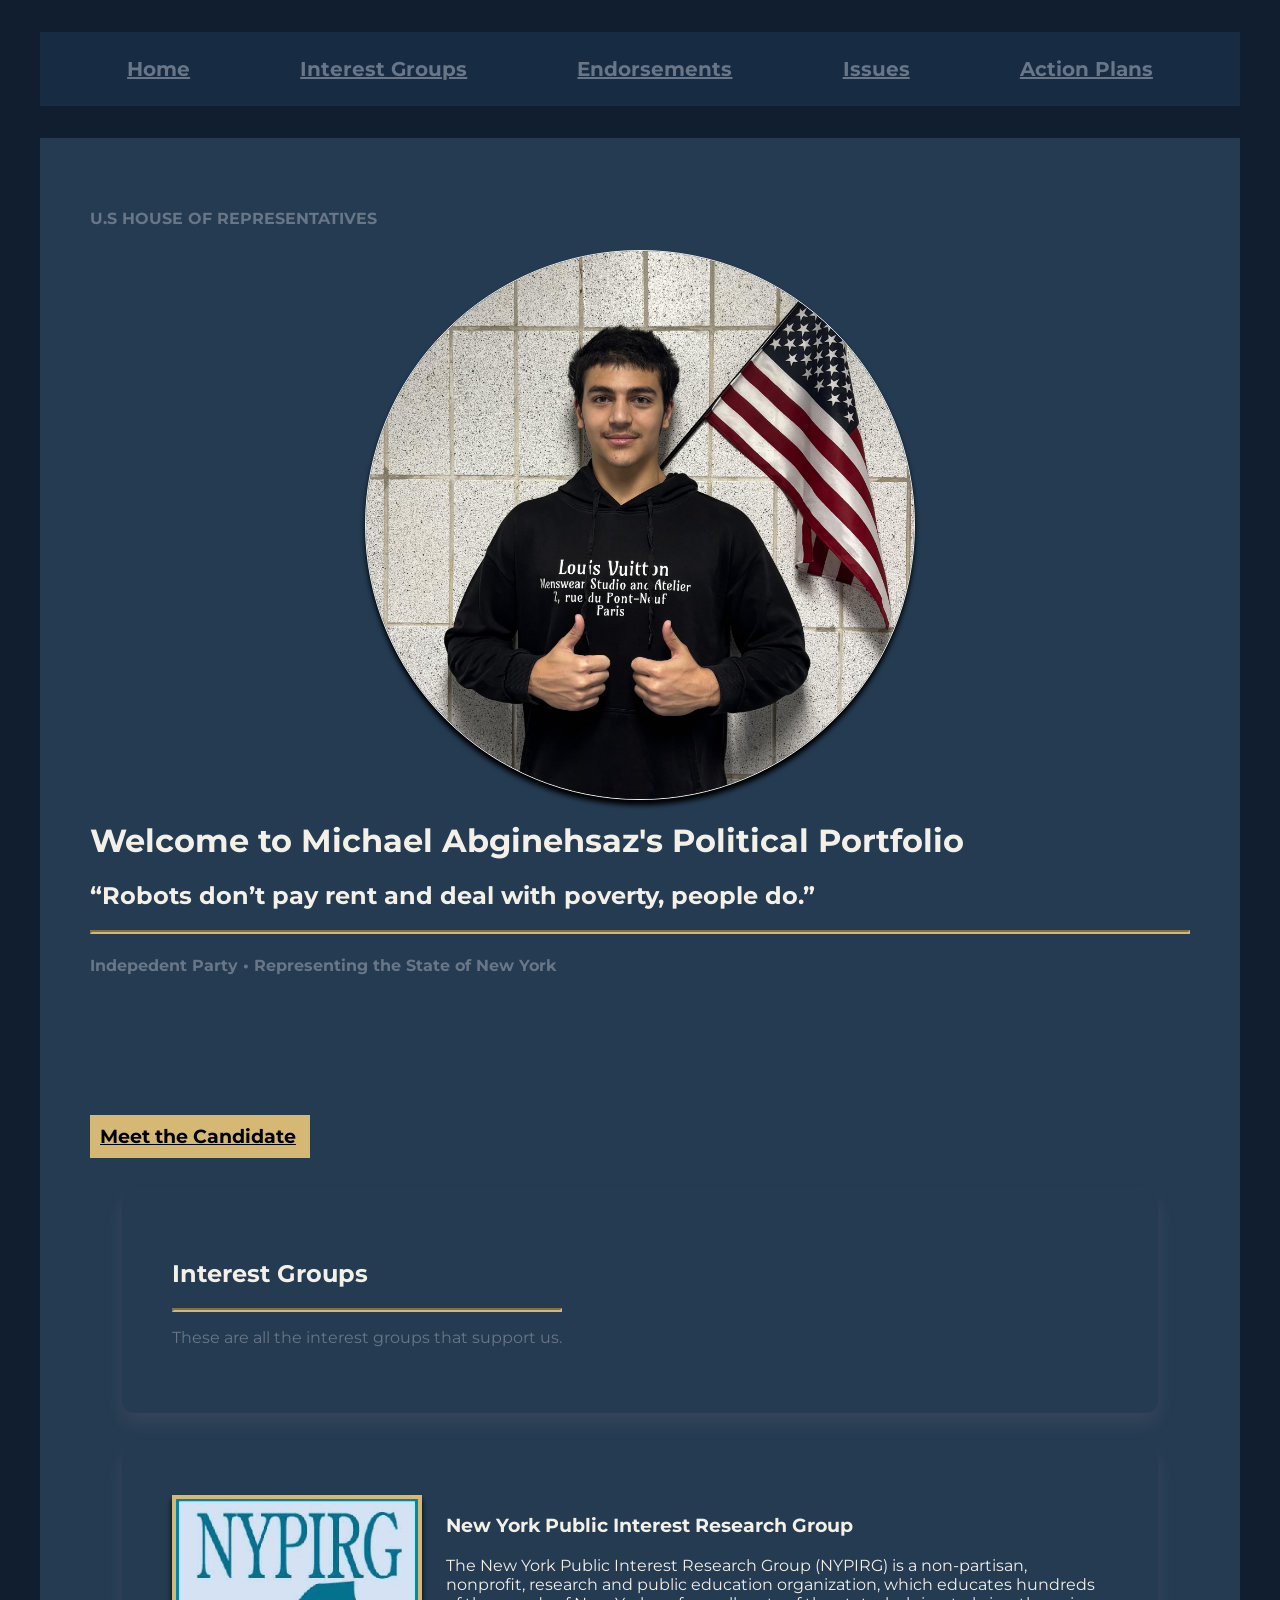
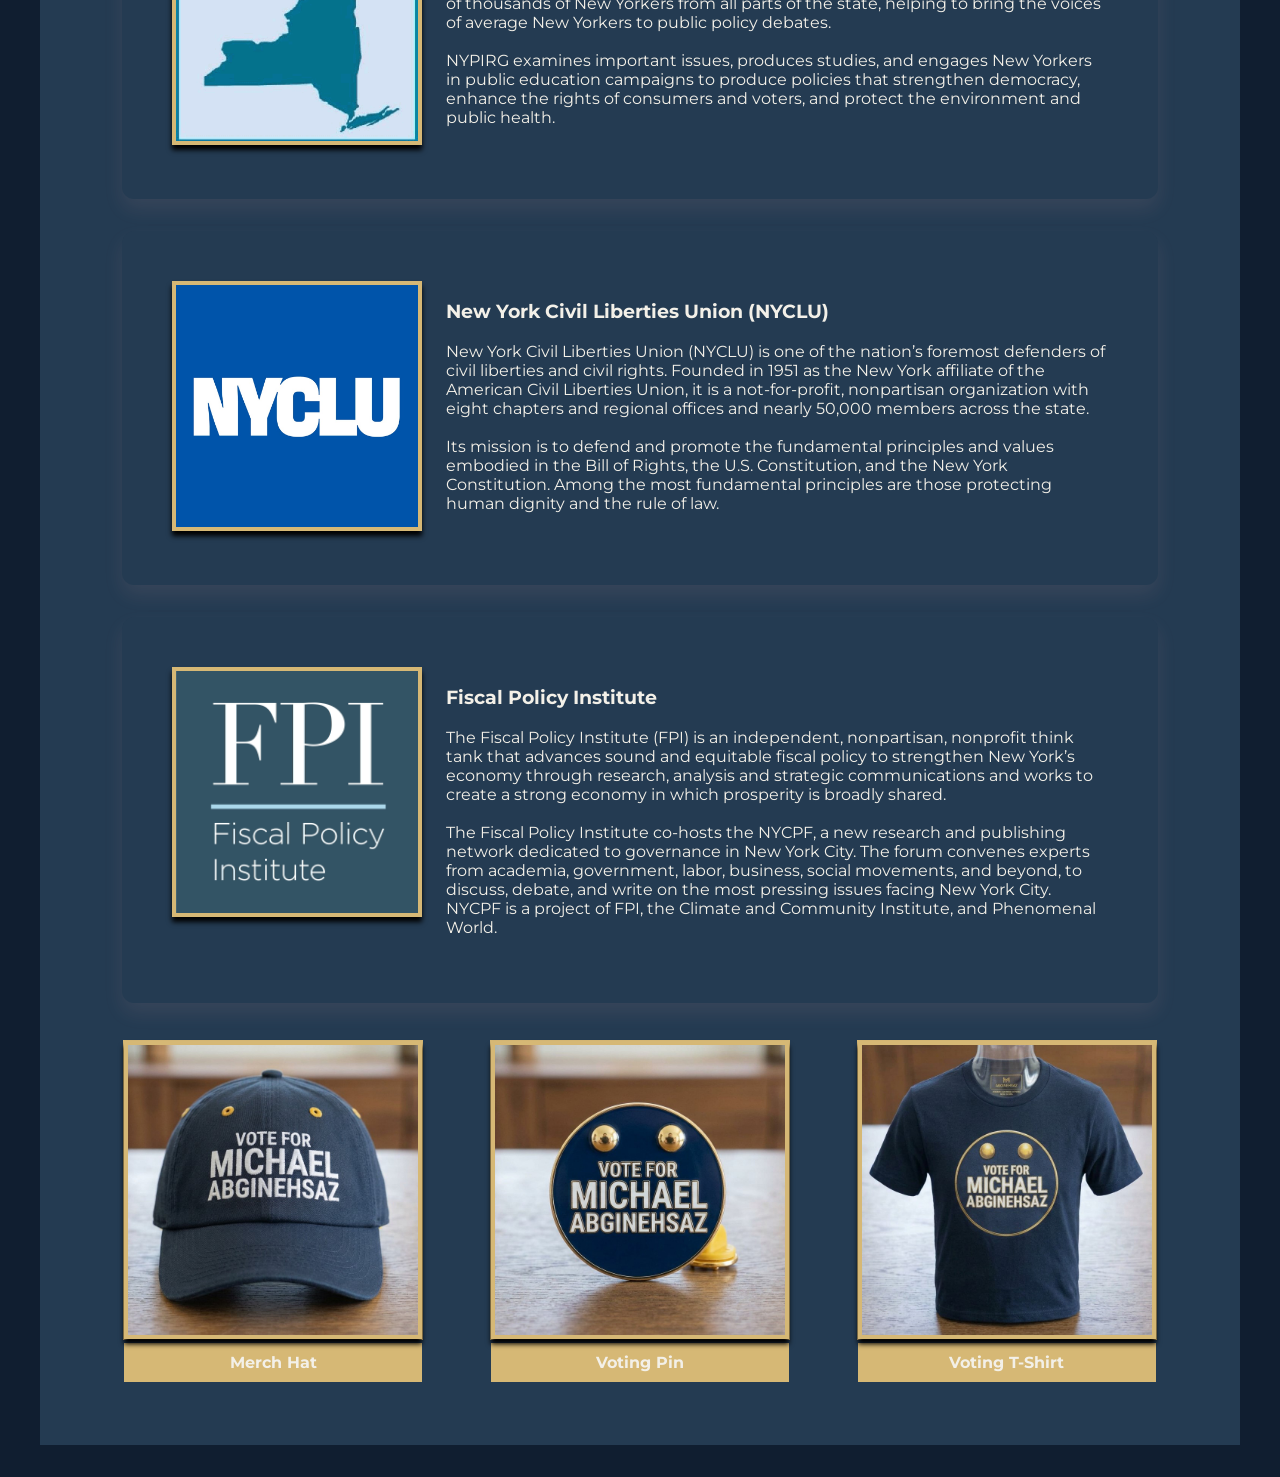
==== commit 85684f50: "sixseven" ====
--- a/index.html
+++ b/index.html
@@ -49,10 +49,6 @@
           <h3 class="meet"><a href="aboutcandidate.html"> Meet the Candidate</a> </h3>
 
       
-      </div>
-      <div class="bio">
-      <img src="bio.jpg" alt="profile photo">
-      </div>
 
 </div>
     <!-- front porfolio div space 150px  --> 
--- a/main.css
+++ b/main.css
@@ -164,7 +164,7 @@
 .bio {
   display: flex;
   justify-content: center;
-  border: 1px solid;
+  
 }
 
 .bio img {
@@ -177,6 +177,7 @@
 .bio img {
   transition: 0.8s;
   border-radius: 50%;
+  border: 1px solid;
 }
 
 
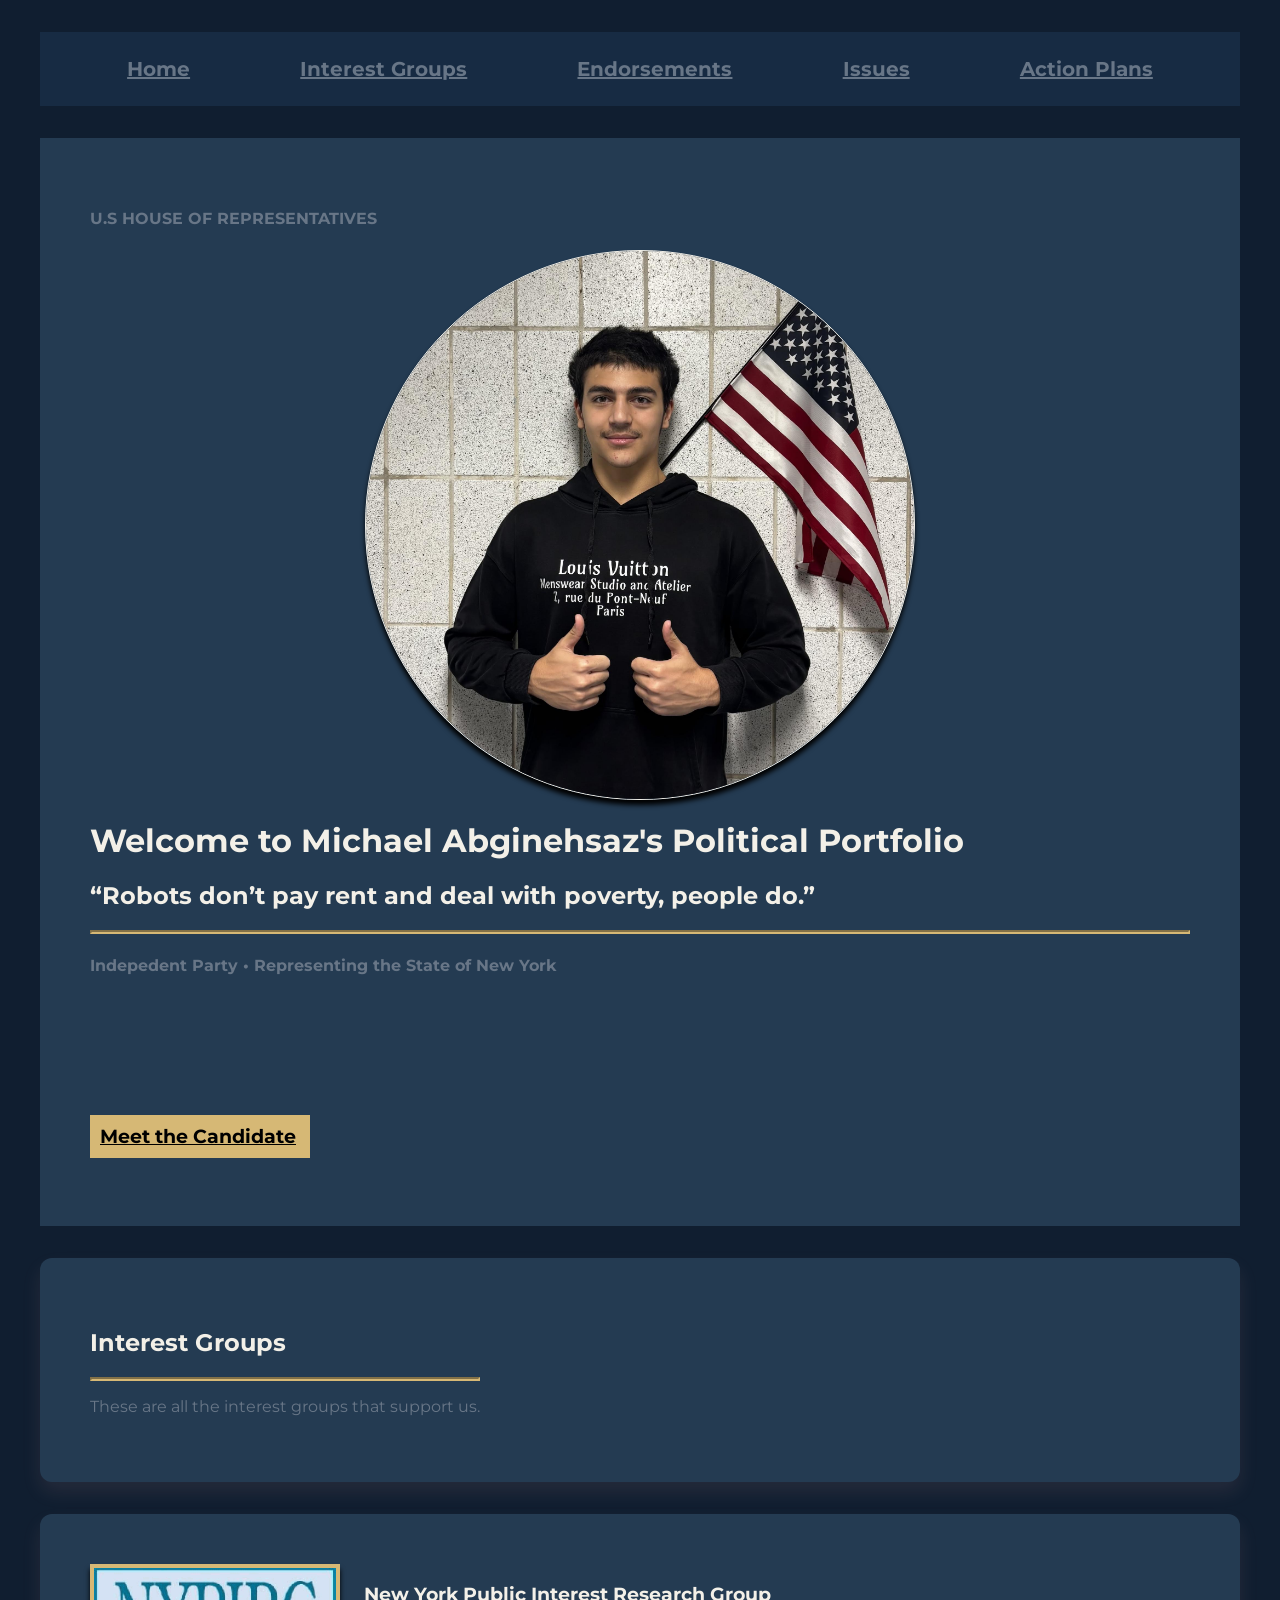
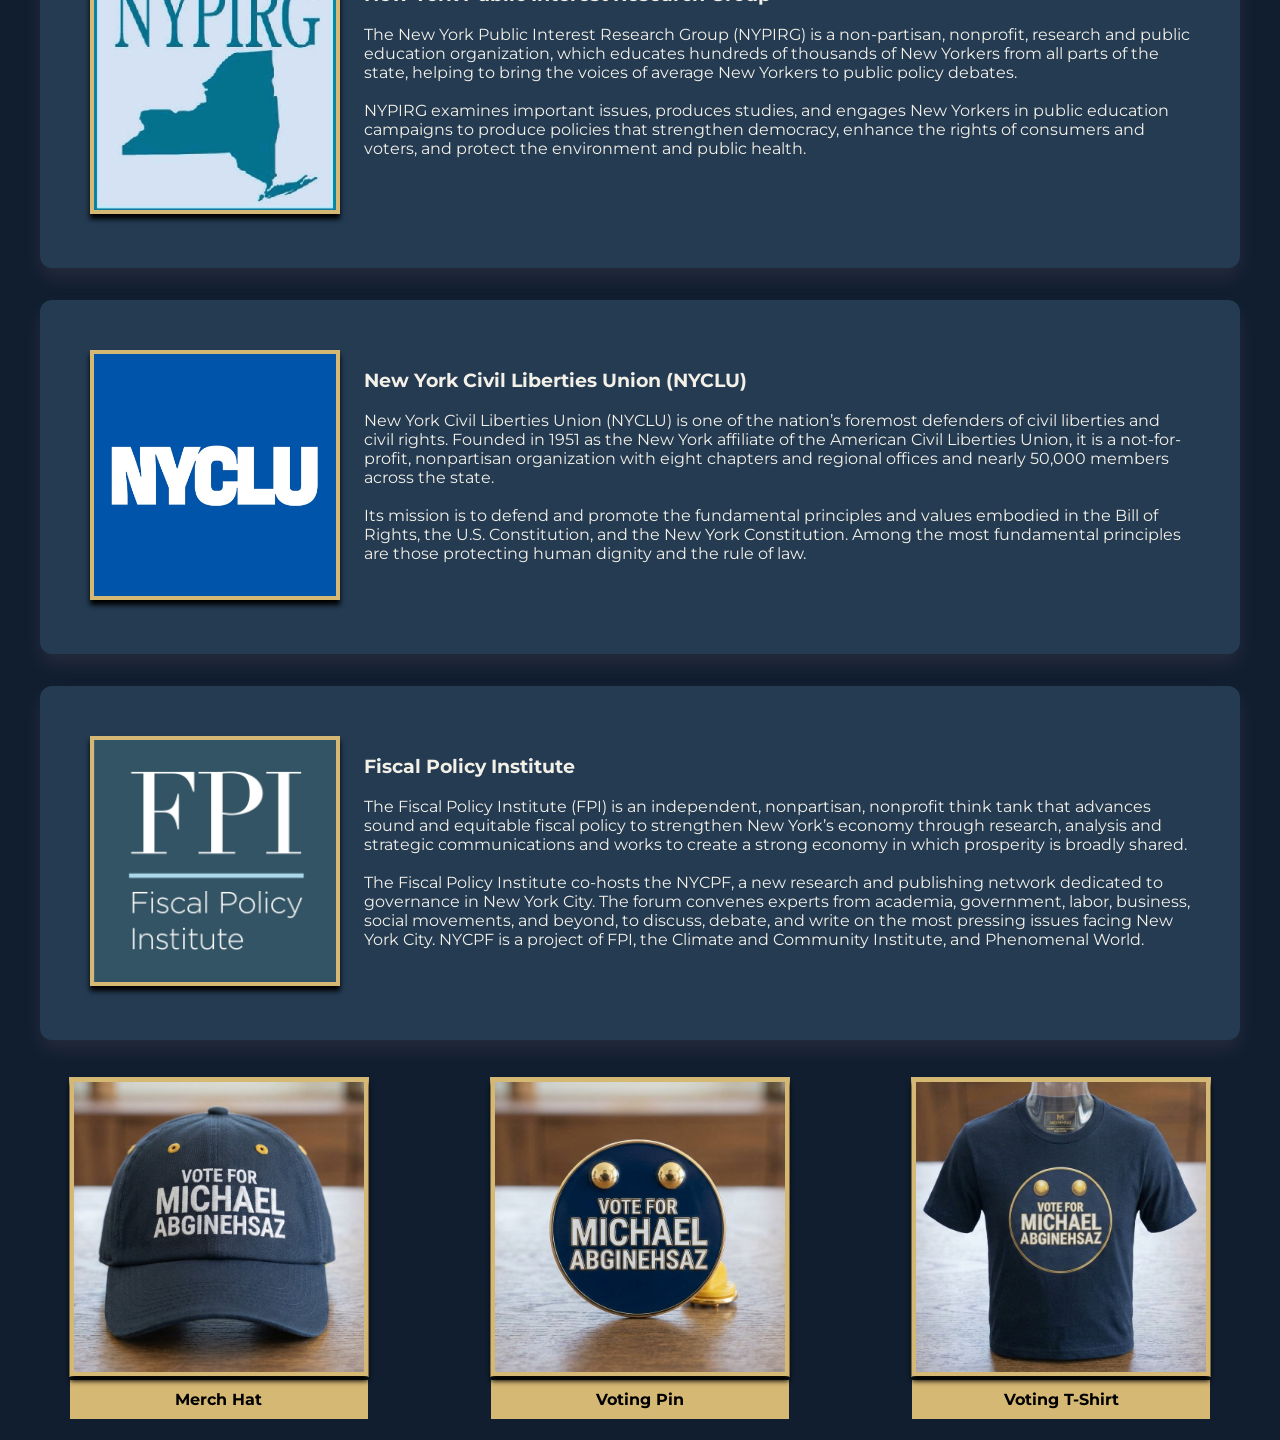
==== commit 52117743: "div" ====
--- a/index.html
+++ b/index.html
@@ -48,7 +48,7 @@
       <div class="link">
           <h3 class="meet"><a href="aboutcandidate.html"> Meet the Candidate</a> </h3>
 
-      
+      </div>
 
 </div>
     <!-- front porfolio div space 150px  --> 
